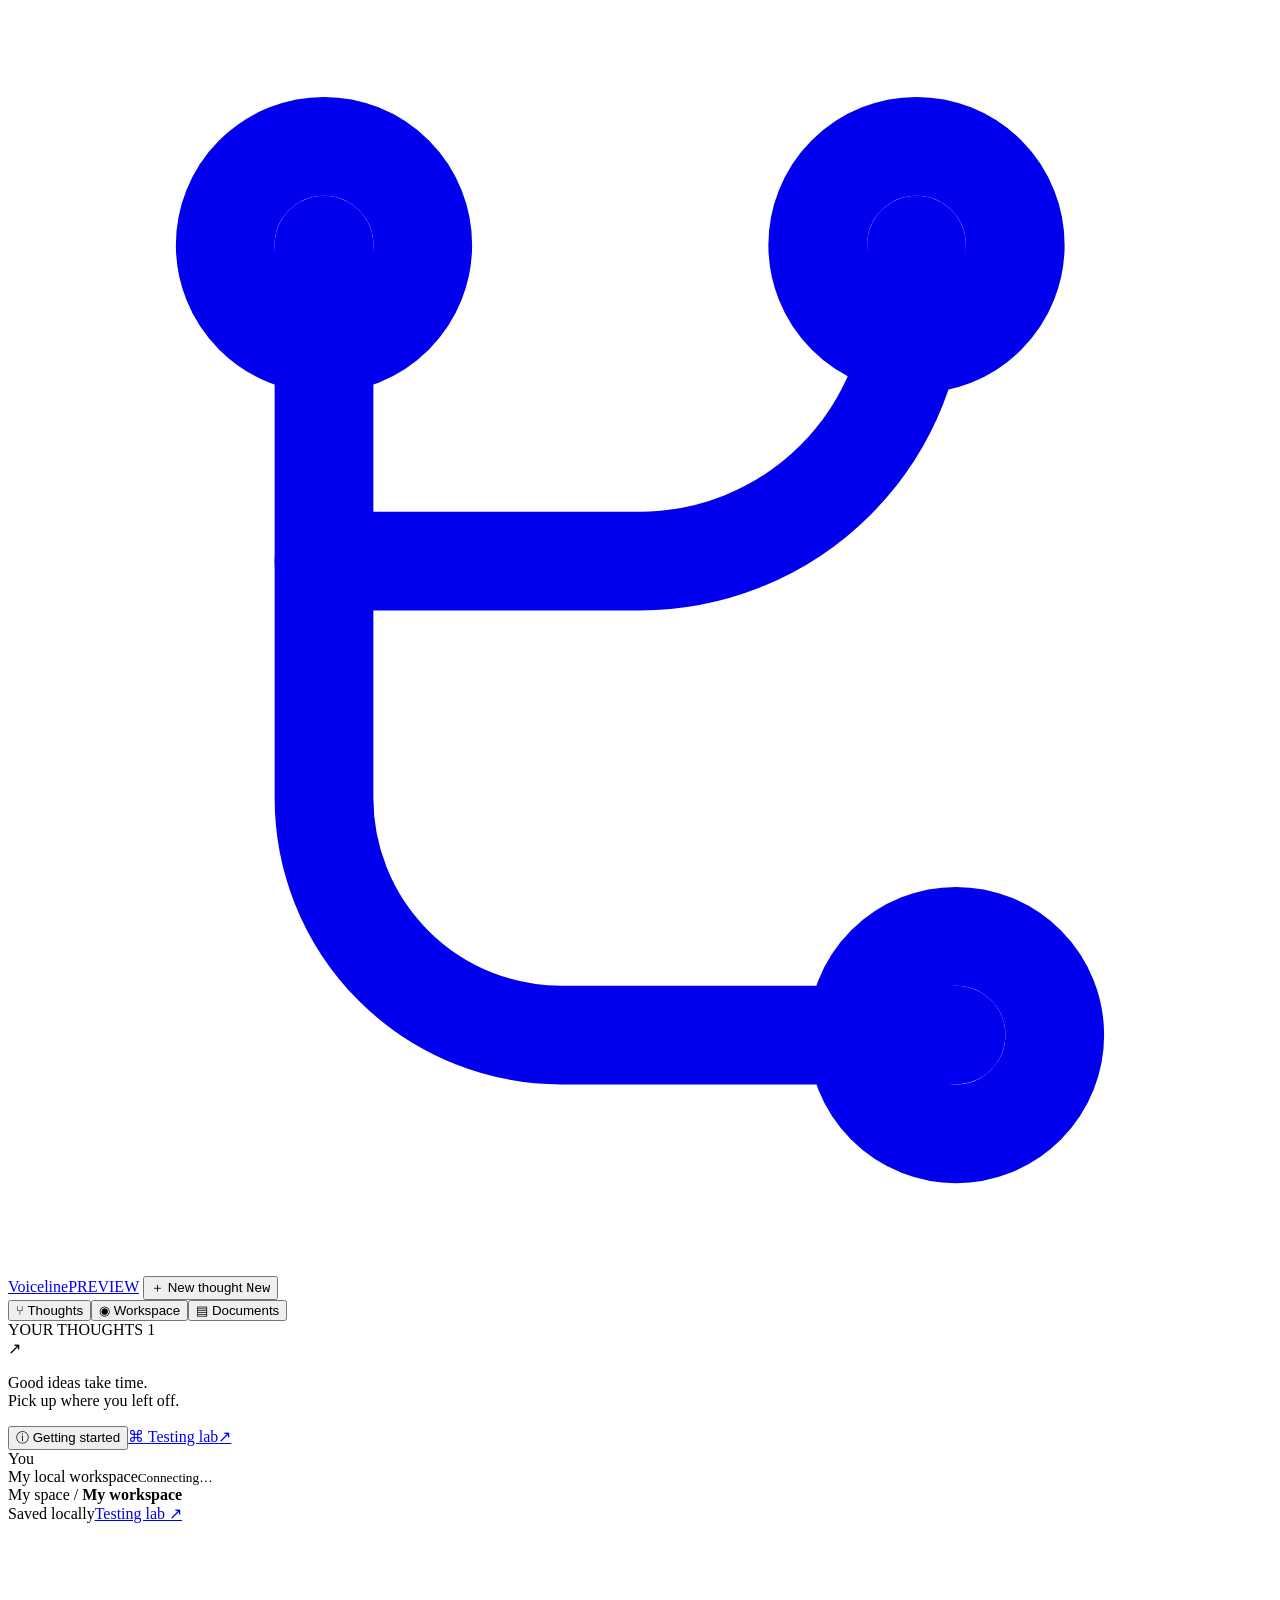
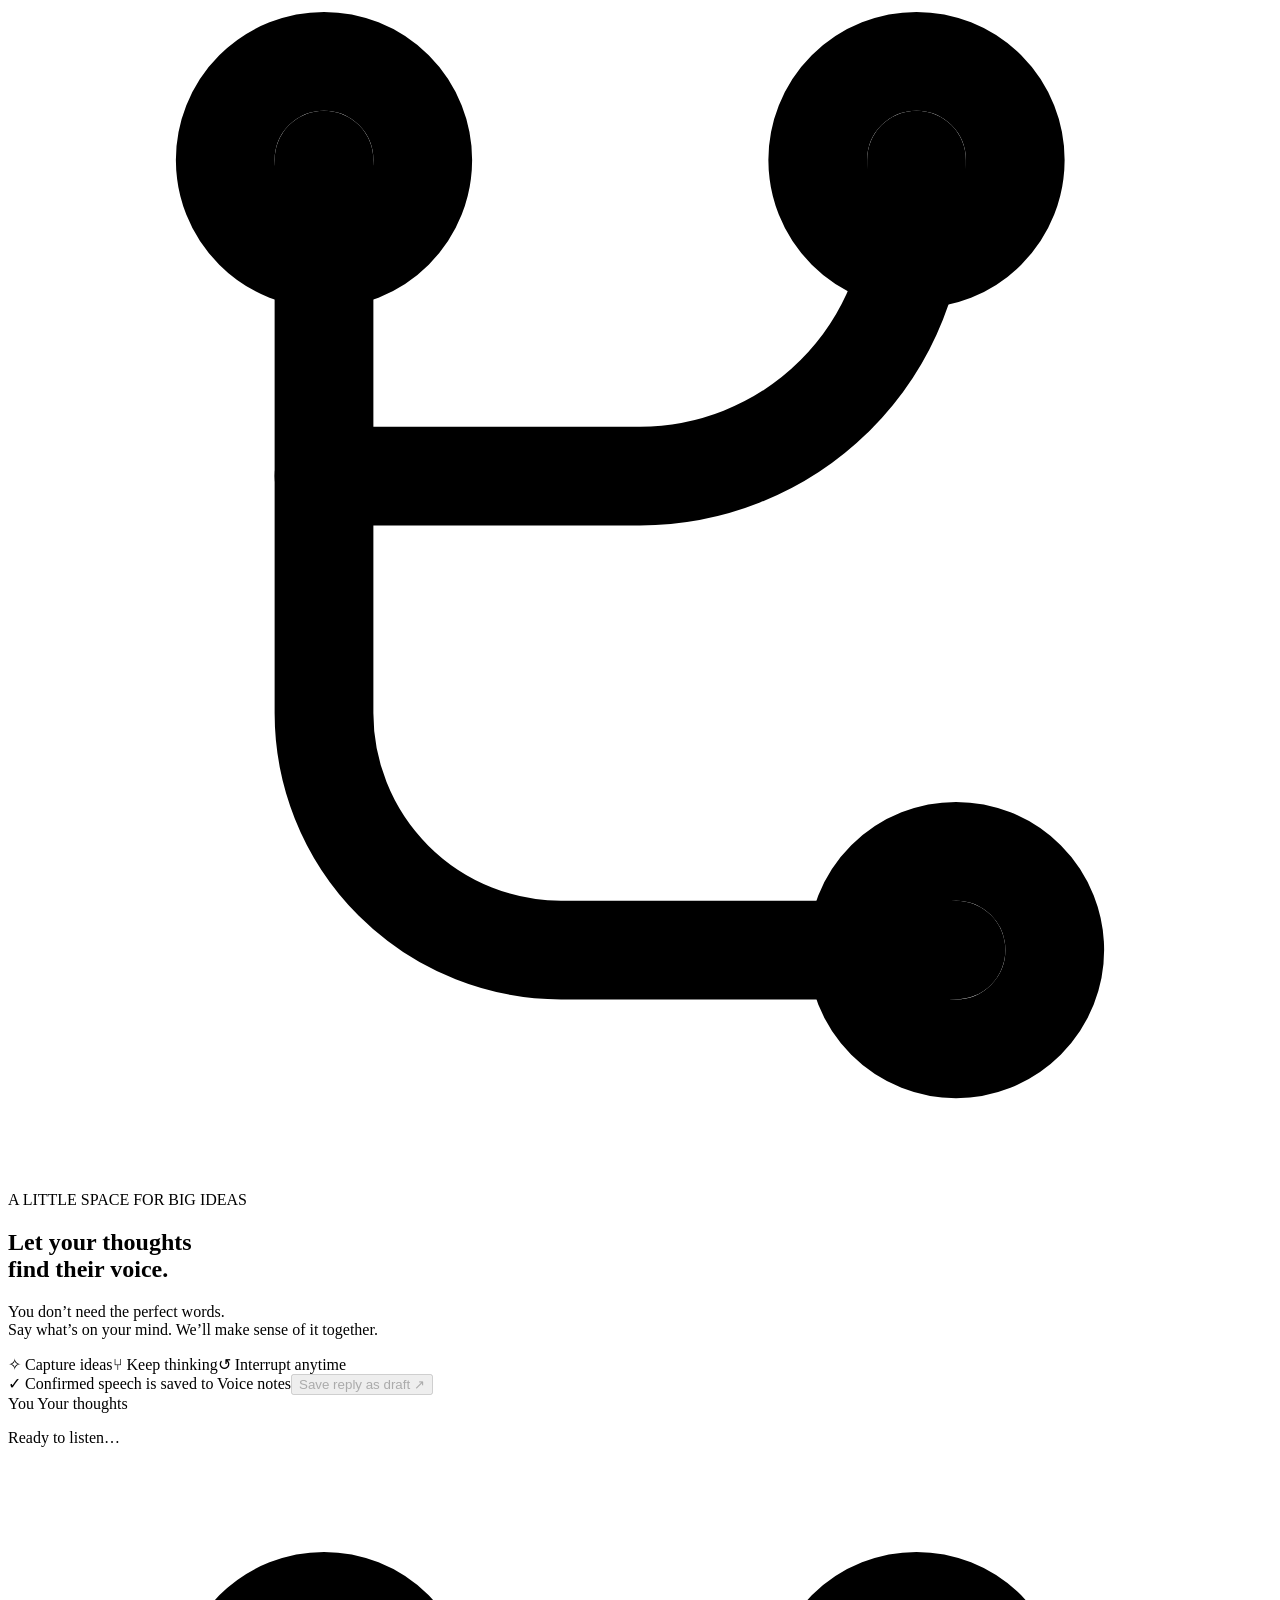
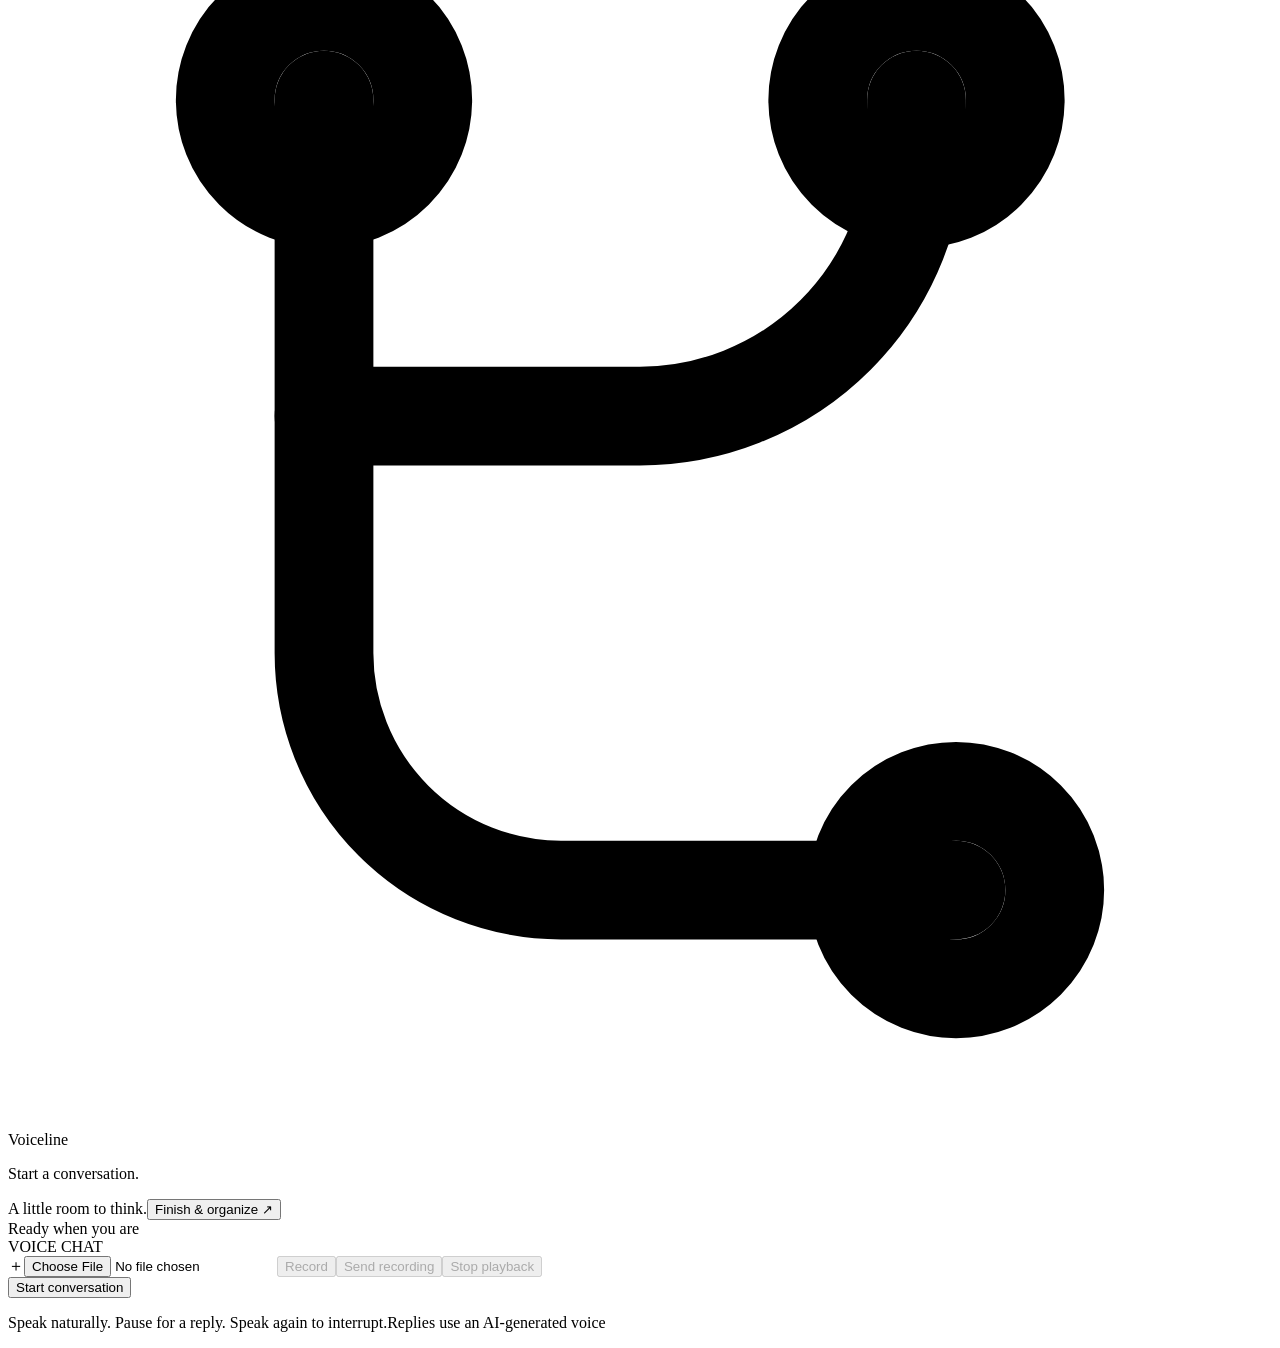
==== src/voice_context/web/product.html @ c309902c "Merge pull request #18 from GarrryLiu/refactor/product-ui-modules Isolate product UI modules behind " ====
<!doctype html>
<html lang="en"><head><meta charset="utf-8"><meta name="viewport" content="width=device-width,initial-scale=1"><meta name="voice-token" content="__LOCAL_TOKEN__"><title>Voiceline · Think out loud</title><link rel="icon" type="image/svg+xml" href="/brand.svg"><link rel="stylesheet" href="/product.css"><link rel="stylesheet" href="/documents.css"><script defer src="/strings.js"></script><script defer src="/app.js"></script><script defer src="/live.js"></script><link rel="stylesheet" href="/workspace.css"><script type="module" src="/product-entry.js"></script></head>
<body><div class="workspace">
<aside class="sidebar"><a class="brand" href="/product" aria-label="Voiceline home"><svg class="brand-symbol" viewBox="0 0 32 32" fill="none" stroke="currentColor" stroke-width="2.5" stroke-linecap="round" stroke-linejoin="round" aria-hidden="true"><path d="M8 6v14a6 6 0 0 0 6 6h10"/><path class="branch-accent" d="M8 14h8a7 7 0 0 0 7-7V6"/><circle cx="8" cy="6" r="2.5"/><circle class="branch-accent" cx="23" cy="6" r="2.5"/><circle cx="24" cy="26" r="2.5"/></svg>Voiceline<span class="beta">PREVIEW</span></a>
<button id="new-topic" class="new-topic"><span>＋</span> New thought <kbd>New</kbd></button>
<nav class="workspace-nav" aria-label="Workspace"><button id="nav-thoughts" class="selected">⑂ <span>Thoughts</span></button><button id="nav-workspace">◉ <span>Workspace</span></button><button id="nav-documents">▤ <span>Documents</span></button></nav><div class="section-label">YOUR THOUGHTS <span id="topic-count">1</span></div><nav id="topics" aria-label="Thoughts"></nav>
<div class="sidebar-note"><span class="note-icon">↗</span><p>Good ideas take time.<br><span>Pick up where you left off.</span></p></div>
<div class="sidebar-bottom"><button id="help" class="quiet">ⓘ <span>Getting started</span></button><a href="/lab" class="quiet">⌘ <span>Testing lab</span><span class="external">↗</span></a><div class="profile"><span class="avatar">You</span><div>My local workspace<small id="connection">Connecting…</small></div><span class="local-dot"></span></div></div></aside>
<main class="main"><header class="topbar"><div class="breadcrumb">My space <span>/</span> <strong id="topic-title">My workspace</strong></div><span class="saved"><i></i> Saved locally</span><a class="mobile-lab" href="/lab">Testing lab ↗</a></header>
<div class="content voice-content"><section class="welcome" id="welcome"><div class="voice-art" aria-hidden="true"><div class="orbit orbit-one"></div><div class="orbit orbit-two"></div><div class="voice-core"><svg class="hero-symbol" viewBox="0 0 32 32" fill="none" stroke="currentColor" stroke-width="2.5" stroke-linecap="round" stroke-linejoin="round" aria-hidden="true"><path d="M8 6v14a6 6 0 0 0 6 6h10"/><path class="branch-accent" d="M8 14h8a7 7 0 0 0 7-7V6"/><circle cx="8" cy="6" r="2.5"/><circle class="branch-accent" cx="23" cy="6" r="2.5"/><circle cx="24" cy="26" r="2.5"/></svg></div></div><div class="eyebrow">A LITTLE SPACE FOR BIG IDEAS</div><h1>Let your thoughts<br>find their voice.</h1><p>You don’t need the perfect words.<br>Say what’s on your mind. We’ll make sense of it together.</p><div class="capabilities"><span>✧ Capture ideas</span><span>⑂ Keep thinking</span><span>↺ Interrupt anytime</span></div></section>
<section class="conversation" id="conversation" aria-label="Current conversation"><div class="conversation-document"><span>✓ Confirmed speech is saved to Voice notes</span><button id="save-reply" disabled>Save reply as draft ↗</button></div><article class="message user-message"><div class="message-label"><span class="mini-avatar">You</span> Your thoughts</div><p id="transcript">Ready to listen…</p></article><article class="message assistant-message"><div class="message-label"><svg class="assistant-symbol" viewBox="0 0 32 32" fill="none" stroke="currentColor" stroke-width="2.5" stroke-linecap="round" stroke-linejoin="round" aria-hidden="true"><path d="M8 6v14a6 6 0 0 0 6 6h10"/><path class="branch-accent" d="M8 14h8a7 7 0 0 0 7-7V6"/><circle cx="8" cy="6" r="2.5"/><circle class="branch-accent" cx="23" cy="6" r="2.5"/><circle cx="24" cy="26" r="2.5"/></svg> Voiceline</div><p id="answer">Start a conversation.</p></article></section></div>
<section class="composer-area"><div id="session-strip"><span id="active-session-name">A little room to think.</span><button id="finish-session">Finish &amp; organize ↗</button></div><div class="live-indicator" id="live-indicator" hidden><span class="tiny-wave"><i></i><i></i><i></i><i></i><i></i></span><span id="live-caption">Listening</span><span class="session-time" id="session-time">00:00</span></div><div class="composer"><div class="composer-top"><span class="status-dot"></span><div id="status" role="status" aria-live="polite">Ready when you are</div><span class="voice-tag">VOICE CHAT</span></div><div class="composer-actions"><div class="secondary-actions"><label class="icon-button" title="Import audio" aria-label="Import audio">＋<input id="file" aria-label="Import audio" type="file" accept="audio/webm,audio/ogg,audio/mp4,audio/wav"></label><button id="record" disabled>Record</button><button id="stop" disabled>Send recording</button><button id="interrupt" disabled>Stop playback</button></div><button id="live" class="talk-button">Start conversation</button></div></div><p class="composer-hint">Speak naturally. Pause for a reply. Speak again to interrupt.<span>Replies use an AI-generated voice</span></p></section>
<section id="documents-workspace" class="documents-workspace" hidden aria-label="Document library">
<header class="documents-heading"><div><span class="doc-eyebrow">YOUR WORDS, KEPT AND CONNECTED</span><h1>Documents</h1><p>From a passing thought to something you can build on.</p></div><div class="document-create"><label class="doc-import">↥ Import<input id="import-document" type="file" accept=".txt,.md,text/plain,text/markdown" aria-label="Import text document"></label><button id="new-document" class="doc-primary">＋ New document</button></div></header>
<div class="document-toolbar"><label class="document-search"><span>⌕</span><input id="document-search" type="search" placeholder="Search your words, titles, or collections…" aria-label="Search documents" maxlength="100"></label><select id="document-thought-filter" aria-label="Filter by thought"><option value="">All thoughts</option></select><select id="document-status-filter" aria-label="Document status"><option value="active">Active</option><option value="archived">Archived</option><option value="trash">Trash</option></select></div>
<div class="document-tabs" role="group" aria-label="Document type"><button data-kind="" class="selected">All documents</button><button data-kind="voice">Voice notes</button><button data-kind="draft">Drafts</button><button data-kind="reference">References</button><span class="document-total" id="document-total"></span></div>
<p id="document-notice" class="document-notice" role="status" aria-live="polite"></p>
<div class="document-panels"><section class="document-list-panel" aria-label="Documents"><div id="document-list"></div><button id="load-more-documents" hidden>Load more</button><div id="document-empty" class="document-empty" hidden><span>▤</span><h2>A home for what you say.</h2><p>Confirmed speech appears here as a voice note.<br>Save a reply as a draft, or import a text file.</p><small>Imports support UTF-8 .txt and .md · up to 128 KB</small></div></section>
<section class="document-editor-panel" aria-label="Document editor"><div id="editor-placeholder" class="editor-placeholder"><span>↖</span><h2>Make room for the next version.</h2><p>Choose a document to read, edit, or revisit its source.</p></div>
<form id="document-editor" hidden><div class="editor-topline"><span id="document-kind-label"></span><span id="document-save-state" aria-live="polite">Saved</span></div><label class="sr-only" for="document-title">Document title</label><input id="document-title" class="document-title" maxlength="80" placeholder="Untitled document" required><div class="document-properties"><label>Thought<select id="document-branch"></select></label><label>Collection<input id="document-collection" maxlength="20" placeholder="Add a collection"></label></div><label class="sr-only" for="document-content">Document content</label><textarea id="document-content" placeholder="Start writing, or bring in your voice…" spellcheck="true"></textarea>
<div class="editor-actions"><button type="submit" id="save-document" class="doc-primary">Save changes</button><button type="button" id="export-document">Export .md</button><button type="button" id="document-history">Versions</button><button type="button" id="reload-document">Reload</button><button type="button" id="archive-document">Archive</button><button type="button" id="trash-document">Move to trash</button></div>
<details id="document-source" class="document-source"><summary>Original source <span>Read-only</span></summary><p id="document-source-meta"></p><pre id="document-source-text"></pre></details><p class="editor-footnote">Edits create a new version. Original sources stay intact; archiving or trashing a document does not delete its conversation.</p></form></section></div></section>
<section id="graph-workspace" hidden aria-label="Session workspace">
<div class="graph-heading"><div><div class="graph-eyebrow" id="graph-eyebrow">CONNECTED THINKING</div><h1 id="graph-title">Your thinking, connected.</h1><p id="graph-subtitle">Every conversation is a starting point. See where it takes you.</p></div><div class="graph-heading-actions"><button id="graph-demo">Explore example</button><button id="graph-new-session" class="graph-solid">＋ New session</button></div></div>
<div class="graph-layout"><aside class="category-rail"><div class="rail-label">LIBRARY <button id="graph-add-category" aria-label="Add category">＋</button></div><div id="graph-categories"></div><div class="rail-label session-rail-label">SESSIONS <span id="graph-session-count"></span></div><div id="graph-session-list"></div><div class="rail-footer">Your voice becomes<br>something you can return to.</div></aside>
<div class="graph-center"><div class="graph-toolbar"><button id="graph-back" hidden>← All sessions</button><label class="graph-search">⌕ <input id="graph-search" type="search" placeholder="Find a session…" aria-label="Search graph"></label><div class="graph-view-toggle"><button id="graph-map-toggle" class="selected">◉ Map</button><button id="graph-list-toggle">☷ List</button></div></div>
<div class="graph-canvas" id="graph-canvas" aria-label="Thinking map"><div id="graph-scene"><svg id="graph-edges" width="2000" height="1400" aria-hidden="true"></svg><div id="graph-nodes"></div><div id="graph-clusters"></div></div><div id="graph-empty" hidden><span>✧</span><h2>A thought starts with your voice.</h2><p>Start a session, or explore an example workspace.</p><button id="graph-empty-new" class="graph-solid">Start a session ↗</button></div><div class="canvas-caption"><span class="canvas-status-dot"></span><span id="graph-scope-label">Sessions connected by you</span></div><div class="graph-zoom"><button id="graph-zoom-out" aria-label="Zoom out">−</button><span id="graph-zoom-label">100%</span><button id="graph-zoom-in" aria-label="Zoom in">＋</button><button id="graph-fit" aria-label="Reset map">⌖</button></div></div><div id="graph-list" hidden></div>
<div class="graph-bottom"><span id="graph-counts">0 sessions</span><span>Drag nodes to arrange · Drag canvas to pan · Scroll to zoom</span></div><div id="graph-session-actions" hidden><button id="graph-add-node">＋ Add thought</button><button id="graph-continue" class="graph-solid">Continue with voice ↗</button></div></div>
<aside class="graph-inspector"><div id="graph-inspector-empty"><span class="inspector-mark">⑂</span><h2>Follow a thread.</h2><p>Select a session to explore its ideas, decisions, and open questions.</p><div class="inspector-tip"><strong>A space for unfinished thinking.</strong><p>Sessions hold the conversation.<br>Nodes give your ideas room to grow.</p></div></div><form id="graph-editor" hidden><div class="inspector-top"><span id="graph-selection-kind">SESSION</span><button type="button" id="graph-close-selection" aria-label="Close selection">×</button></div><label>Title<input id="graph-edit-title" required maxlength="120"></label><label id="graph-category-label">Category<select id="graph-edit-category"></select></label><label id="graph-kind-label">Node type<select id="graph-edit-kind"><option value="idea">Idea</option><option value="question">Question</option><option value="decision">Decision</option><option value="document">Document</option></select></label><label id="graph-content-label">Content<textarea id="graph-edit-content" rows="10" placeholder="Give this thought a little more room…"></textarea></label><button type="submit" class="graph-solid">Save changes</button><button type="button" id="graph-open-session">Open session map ↗</button><button type="button" id="graph-source" hidden>Open original document ↗</button><div class="inspector-connections"><label>Connect to<select id="graph-connect-target"></select></label><button type="button" id="graph-connect">Add connection</button><div id="graph-connections"></div></div><p id="graph-provenance"></p></form></aside></div><p id="graph-notice" role="status" aria-live="polite"></p>
</section>
<dialog id="graph-name-dialog"><form id="graph-name-form"><span class="dialog-eyebrow" id="graph-name-eyebrow">A NEW SESSION</span><h2 id="graph-name-heading">What’s on your mind?</h2><label for="graph-name">Name</label><input id="graph-name" required maxlength="120" autocomplete="off" placeholder="e.g. A better way to think"><div class="dialog-actions"><button type="button" id="graph-name-cancel">Cancel</button><button class="solid" type="submit">Create</button></div></form></dialog>
<div hidden><select id="branch" aria-label="Current branch"></select><button id="fork">Create branch</button><strong id="stt">—</strong><strong id="first">—</strong><strong id="total">—</strong></div>
</main></div>
<dialog id="topic-dialog"><form id="topic-form"><span class="dialog-eyebrow">A NEW THOUGHT</span><h2>Give this thought a name.</h2><p>Branch off from your current thought, keeping its context.</p><label for="topic-name">Thought name</label><input id="topic-name" maxlength="40" placeholder="e.g. My next product idea" required autocomplete="off"><p id="topic-error" role="alert"></p><div class="dialog-actions"><button type="button" id="cancel-topic">Cancel</button><button type="submit" id="create-topic" class="solid">Create thought</button></div></form></dialog>
<dialog id="help-dialog"><span class="dialog-eyebrow">MAKE ROOM FOR YOUR THOUGHTS</span><h2>A little conversation. A lasting thought.</h2><ol><li><strong>Say it out loud</strong><p>Start a conversation and allow microphone access. Headphones work best.</p></li><li><strong>Follow your train of thought</strong><p>Pause to get a reply. Speak again to interrupt. Each live session lasts up to two minutes.</p></li><li><strong>Take a different direction</strong><p>End the live session to create or switch thoughts. Confirmed input and played replies are saved.</p></li></ol><p class="help-note">This local preview uses real models. Your workspace stays local; model calls require an internet connection.</p><button id="close-help" class="solid">Got it</button></dialog>
<dialog id="document-versions-dialog"><h2>Earlier versions</h2><p>Preview a version before restoring it. Restoring creates a new version.</p><select id="document-version-select" aria-label="Document version"></select><pre id="document-version-preview"></pre><div class="dialog-actions"><button id="close-document-versions">Close</button><button id="restore-document-version" class="solid">Restore this version</button></div></dialog>
<dialog id="document-unsaved-dialog"><h2>Keep your changes?</h2><p>This document has unsaved edits.</p><div class="dialog-actions"><button id="cancel-document-leave">Keep editing</button><button id="discard-document-changes">Discard</button><button id="save-document-leave" class="solid">Save &amp; continue</button></div></dialog>
</body></html>
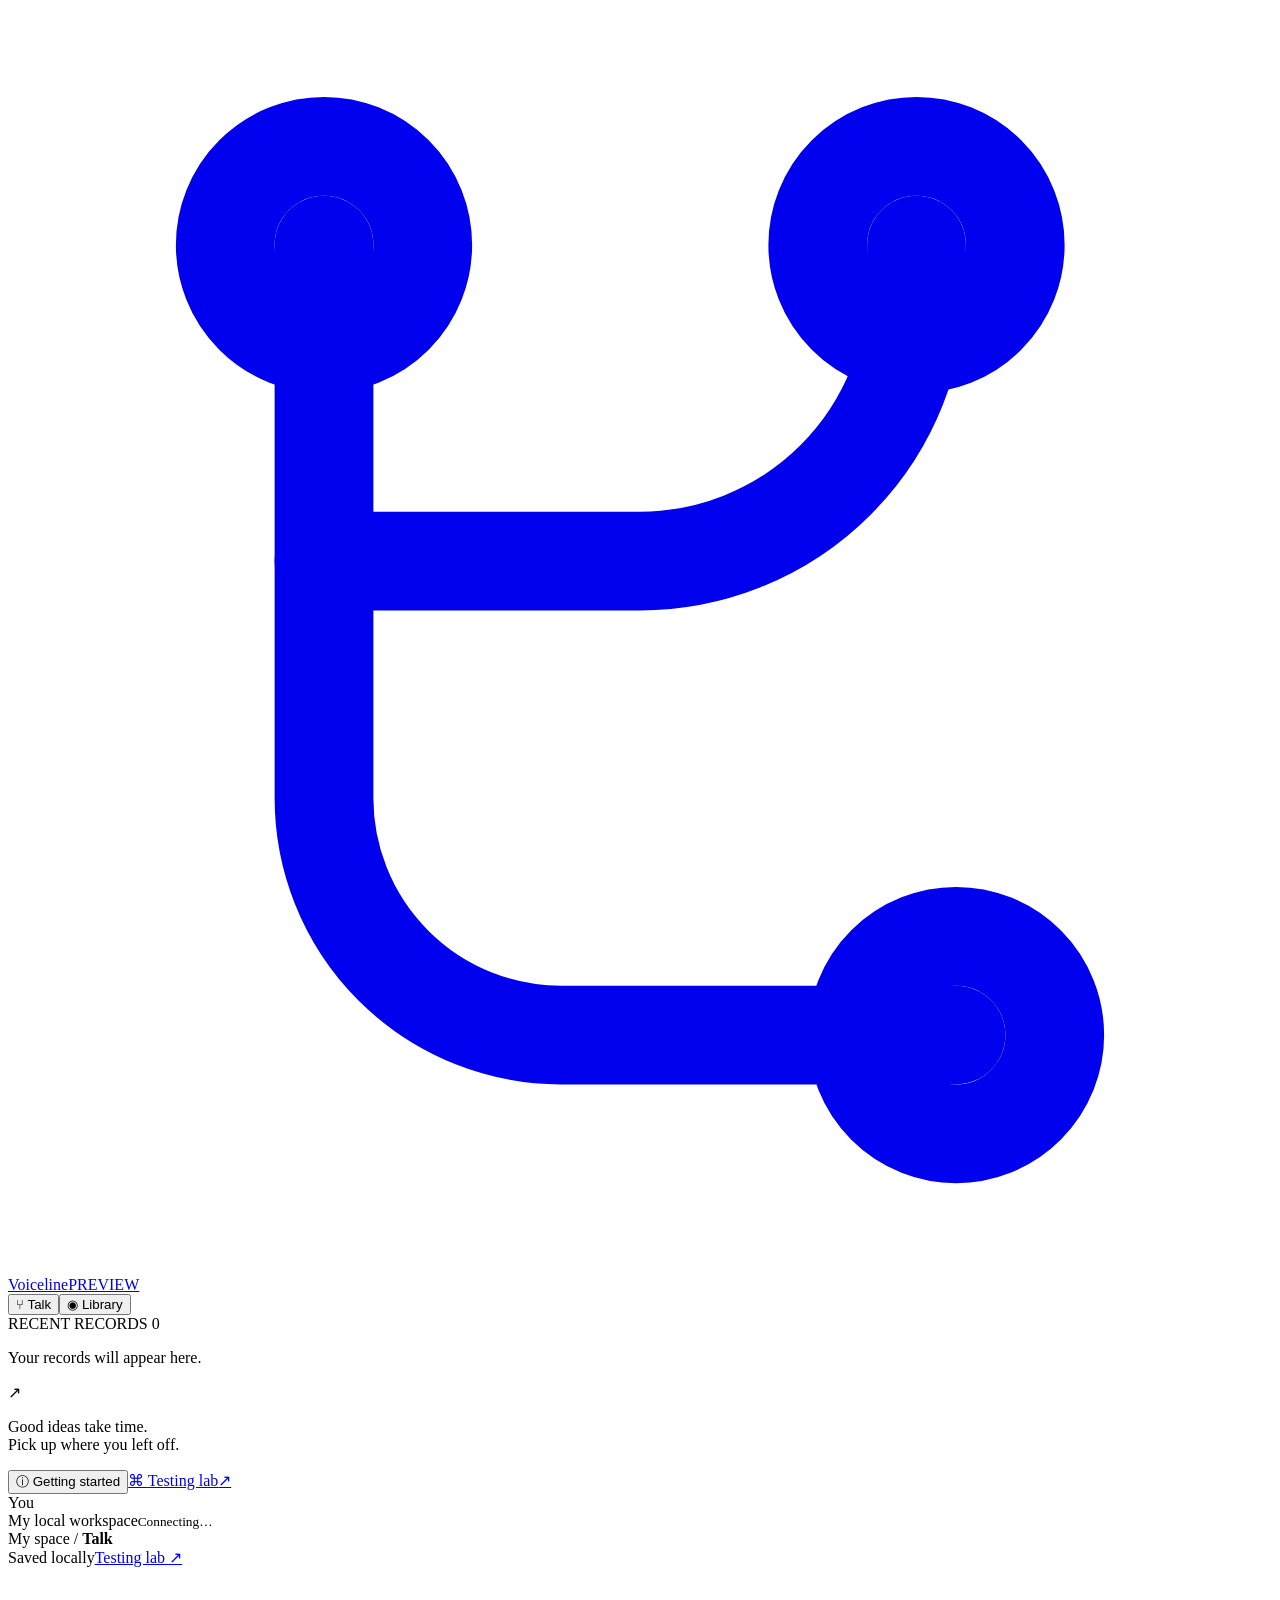
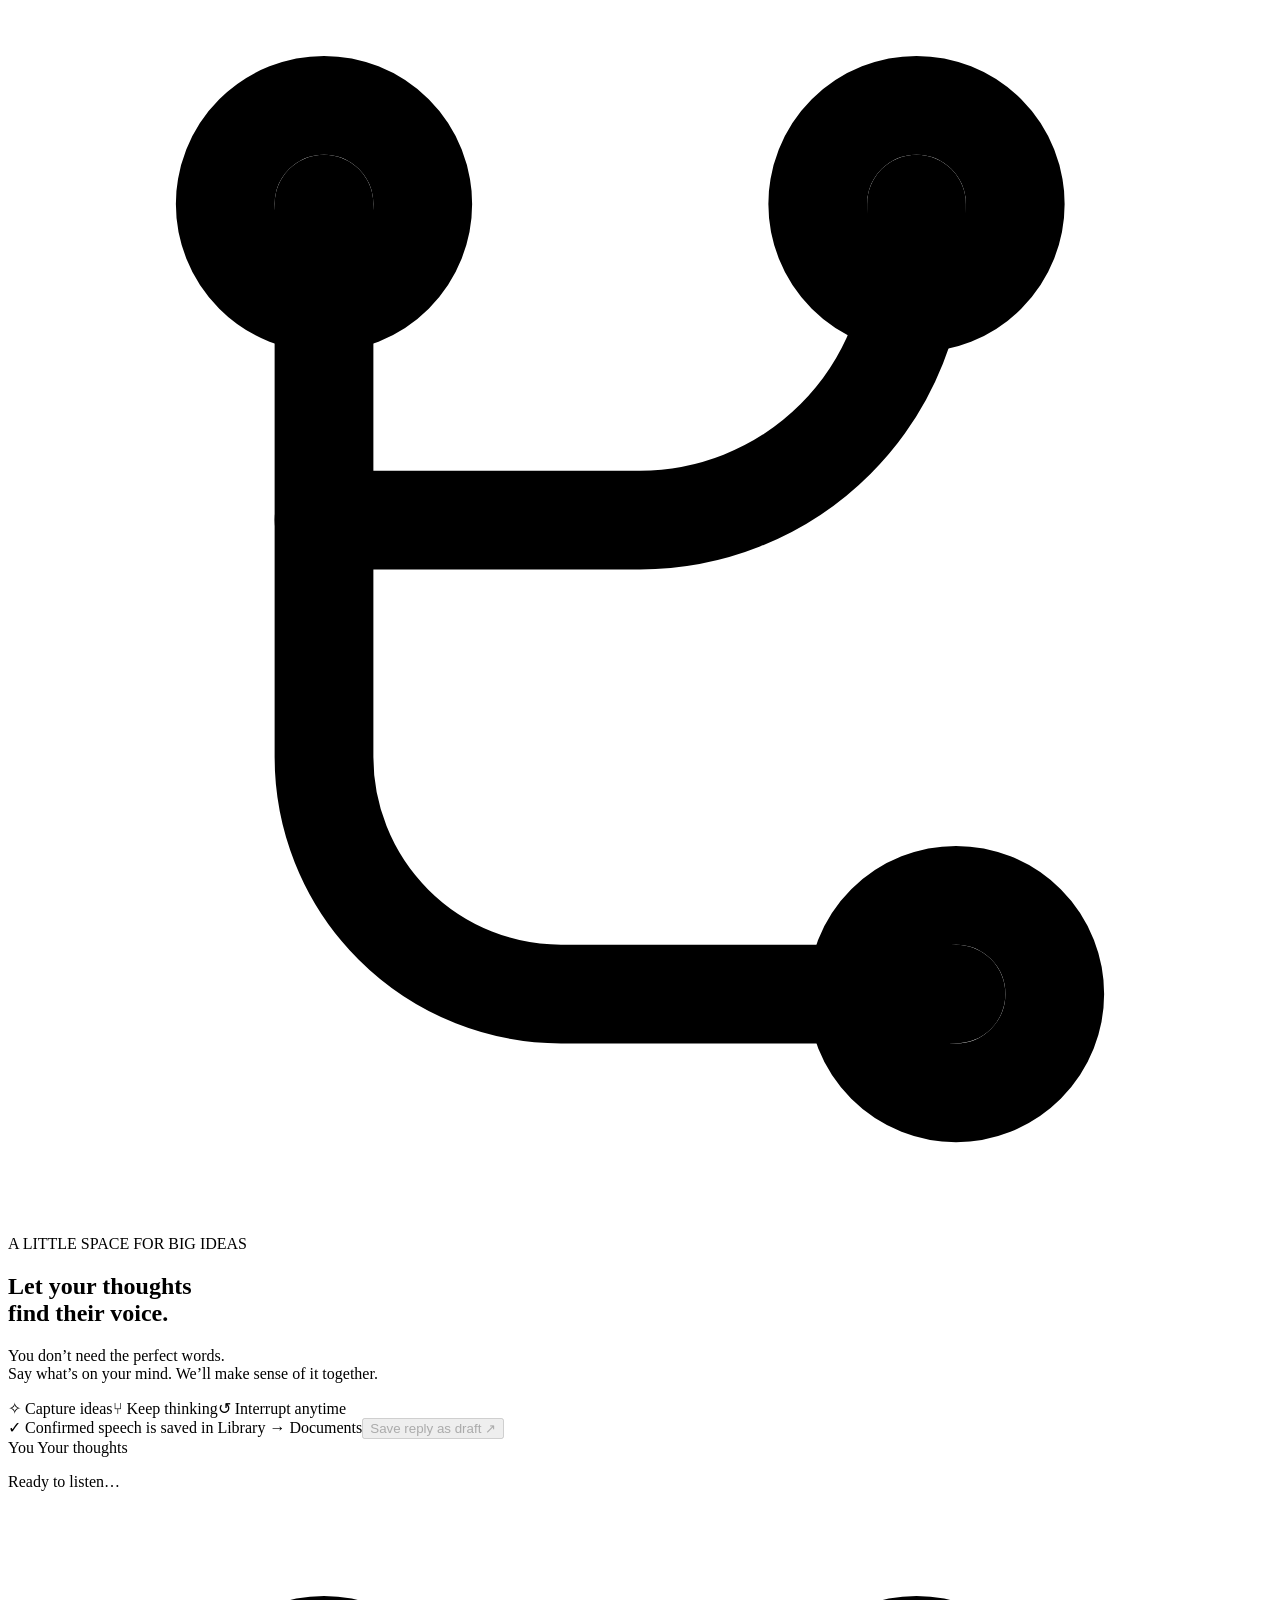
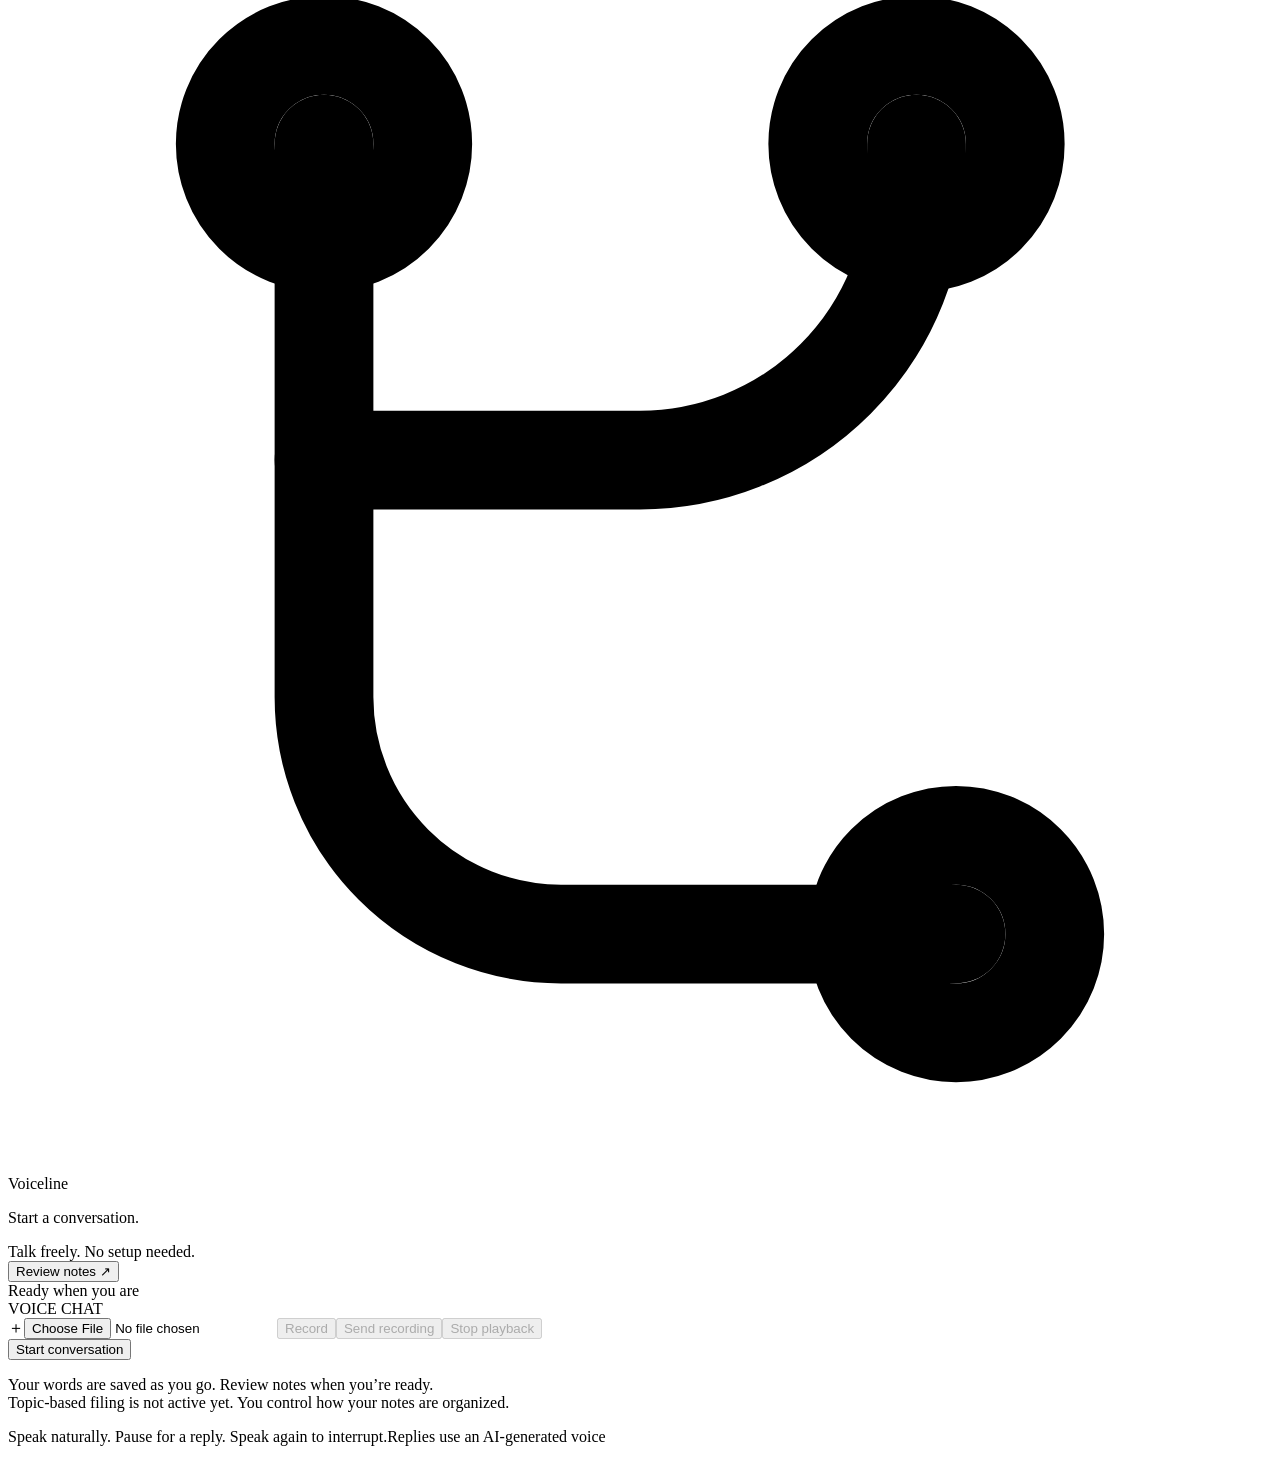
==== commit 3db41747: "Simplify product entry to Talk and Library with explicit note review" ====
--- a/src/voice_context/web/product.html
+++ b/src/voice_context/web/product.html
@@ -1,38 +1,36 @@
 <!doctype html>
-<html lang="en"><head><meta charset="utf-8"><meta name="viewport" content="width=device-width,initial-scale=1"><meta name="voice-token" content="__LOCAL_TOKEN__"><title>Voiceline · Think out loud</title><link rel="icon" type="image/svg+xml" href="/brand.svg"><link rel="stylesheet" href="/product.css"><link rel="stylesheet" href="/documents.css"><script defer src="/strings.js"></script><script defer src="/app.js"></script><script defer src="/live.js"></script><link rel="stylesheet" href="/workspace.css"><script type="module" src="/product-entry.js"></script></head>
+<html lang="en"><head><meta charset="utf-8"><meta name="viewport" content="width=device-width,initial-scale=1"><meta name="voice-mode" content="__VOICE_MODE__"><meta name="voice-token" content="__LOCAL_TOKEN__"><title>Voiceline · Think out loud</title><link rel="icon" type="image/svg+xml" href="/brand.svg"><link rel="stylesheet" href="/product.css"><link rel="stylesheet" href="/documents.css"><script defer src="/strings.js"></script><script defer src="/app.js"></script><script defer src="/live.js"></script><link rel="stylesheet" href="/workspace.css"><script type="module" src="/product-entry.js"></script></head>
 <body><div class="workspace">
 <aside class="sidebar"><a class="brand" href="/product" aria-label="Voiceline home"><svg class="brand-symbol" viewBox="0 0 32 32" fill="none" stroke="currentColor" stroke-width="2.5" stroke-linecap="round" stroke-linejoin="round" aria-hidden="true"><path d="M8 6v14a6 6 0 0 0 6 6h10"/><path class="branch-accent" d="M8 14h8a7 7 0 0 0 7-7V6"/><circle cx="8" cy="6" r="2.5"/><circle class="branch-accent" cx="23" cy="6" r="2.5"/><circle cx="24" cy="26" r="2.5"/></svg>Voiceline<span class="beta">PREVIEW</span></a>
-<button id="new-topic" class="new-topic"><span>＋</span> New thought <kbd>New</kbd></button>
-<nav class="workspace-nav" aria-label="Workspace"><button id="nav-thoughts" class="selected">⑂ <span>Thoughts</span></button><button id="nav-workspace">◉ <span>Workspace</span></button><button id="nav-documents">▤ <span>Documents</span></button></nav><div class="section-label">YOUR THOUGHTS <span id="topic-count">1</span></div><nav id="topics" aria-label="Thoughts"></nav>
+<nav class="workspace-nav" aria-label="Main navigation"><button id="nav-thoughts" class="selected">⑂ <span>Talk</span></button><button id="nav-workspace">◉ <span>Library</span></button></nav><div class="section-label">RECENT RECORDS <span id="topic-count">0</span></div><nav id="topics" aria-label="Recent records"><p class="recent-empty">Your records will appear here.</p></nav>
 <div class="sidebar-note"><span class="note-icon">↗</span><p>Good ideas take time.<br><span>Pick up where you left off.</span></p></div>
 <div class="sidebar-bottom"><button id="help" class="quiet">ⓘ <span>Getting started</span></button><a href="/lab" class="quiet">⌘ <span>Testing lab</span><span class="external">↗</span></a><div class="profile"><span class="avatar">You</span><div>My local workspace<small id="connection">Connecting…</small></div><span class="local-dot"></span></div></div></aside>
-<main class="main"><header class="topbar"><div class="breadcrumb">My space <span>/</span> <strong id="topic-title">My workspace</strong></div><span class="saved"><i></i> Saved locally</span><a class="mobile-lab" href="/lab">Testing lab ↗</a></header>
-<div class="content voice-content"><section class="welcome" id="welcome"><div class="voice-art" aria-hidden="true"><div class="orbit orbit-one"></div><div class="orbit orbit-two"></div><div class="voice-core"><svg class="hero-symbol" viewBox="0 0 32 32" fill="none" stroke="currentColor" stroke-width="2.5" stroke-linecap="round" stroke-linejoin="round" aria-hidden="true"><path d="M8 6v14a6 6 0 0 0 6 6h10"/><path class="branch-accent" d="M8 14h8a7 7 0 0 0 7-7V6"/><circle cx="8" cy="6" r="2.5"/><circle class="branch-accent" cx="23" cy="6" r="2.5"/><circle cx="24" cy="26" r="2.5"/></svg></div></div><div class="eyebrow">A LITTLE SPACE FOR BIG IDEAS</div><h1>Let your thoughts<br>find their voice.</h1><p>You don’t need the perfect words.<br>Say what’s on your mind. We’ll make sense of it together.</p><div class="capabilities"><span>✧ Capture ideas</span><span>⑂ Keep thinking</span><span>↺ Interrupt anytime</span></div></section>
-<section class="conversation" id="conversation" aria-label="Current conversation"><div class="conversation-document"><span>✓ Confirmed speech is saved to Voice notes</span><button id="save-reply" disabled>Save reply as draft ↗</button></div><article class="message user-message"><div class="message-label"><span class="mini-avatar">You</span> Your thoughts</div><p id="transcript">Ready to listen…</p></article><article class="message assistant-message"><div class="message-label"><svg class="assistant-symbol" viewBox="0 0 32 32" fill="none" stroke="currentColor" stroke-width="2.5" stroke-linecap="round" stroke-linejoin="round" aria-hidden="true"><path d="M8 6v14a6 6 0 0 0 6 6h10"/><path class="branch-accent" d="M8 14h8a7 7 0 0 0 7-7V6"/><circle cx="8" cy="6" r="2.5"/><circle class="branch-accent" cx="23" cy="6" r="2.5"/><circle cx="24" cy="26" r="2.5"/></svg> Voiceline</div><p id="answer">Start a conversation.</p></article></section></div>
-<section class="composer-area"><div id="session-strip"><span id="active-session-name">A little room to think.</span><button id="finish-session">Finish &amp; organize ↗</button></div><div class="live-indicator" id="live-indicator" hidden><span class="tiny-wave"><i></i><i></i><i></i><i></i><i></i></span><span id="live-caption">Listening</span><span class="session-time" id="session-time">00:00</span></div><div class="composer"><div class="composer-top"><span class="status-dot"></span><div id="status" role="status" aria-live="polite">Ready when you are</div><span class="voice-tag">VOICE CHAT</span></div><div class="composer-actions"><div class="secondary-actions"><label class="icon-button" title="Import audio" aria-label="Import audio">＋<input id="file" aria-label="Import audio" type="file" accept="audio/webm,audio/ogg,audio/mp4,audio/wav"></label><button id="record" disabled>Record</button><button id="stop" disabled>Send recording</button><button id="interrupt" disabled>Stop playback</button></div><button id="live" class="talk-button">Start conversation</button></div></div><p class="composer-hint">Speak naturally. Pause for a reply. Speak again to interrupt.<span>Replies use an AI-generated voice</span></p></section>
+<main class="main"><header class="topbar"><div class="breadcrumb">My space <span>/</span> <strong id="topic-title">Talk</strong></div><span class="saved"><i></i> Saved locally</span><a class="mobile-lab" href="/lab">Testing lab ↗</a></header>
+<nav id="library-sections" class="library-sections" aria-label="Library views" hidden><button id="library-records">◉ Records</button><button id="nav-documents">▤ Documents</button><span>Browse your notes, sources, and connections.</span></nav><div class="content voice-content"><section class="welcome" id="welcome"><div class="voice-art" aria-hidden="true"><div class="orbit orbit-one"></div><div class="orbit orbit-two"></div><div class="voice-core"><svg class="hero-symbol" viewBox="0 0 32 32" fill="none" stroke="currentColor" stroke-width="2.5" stroke-linecap="round" stroke-linejoin="round" aria-hidden="true"><path d="M8 6v14a6 6 0 0 0 6 6h10"/><path class="branch-accent" d="M8 14h8a7 7 0 0 0 7-7V6"/><circle cx="8" cy="6" r="2.5"/><circle class="branch-accent" cx="23" cy="6" r="2.5"/><circle cx="24" cy="26" r="2.5"/></svg></div></div><div class="eyebrow">A LITTLE SPACE FOR BIG IDEAS</div><h1>Let your thoughts<br>find their voice.</h1><p>You don’t need the perfect words.<br>Say what’s on your mind. We’ll make sense of it together.</p><div class="capabilities"><span>✧ Capture ideas</span><span>⑂ Keep thinking</span><span>↺ Interrupt anytime</span></div></section>
+<section class="conversation" id="conversation" aria-label="Current conversation"><div class="conversation-document"><span>✓ Confirmed speech is saved in Library → Documents</span><button id="save-reply" disabled>Save reply as draft ↗</button></div><article class="message user-message"><div class="message-label"><span class="mini-avatar">You</span> Your thoughts</div><p id="transcript">Ready to listen…</p></article><article class="message assistant-message"><div class="message-label"><svg class="assistant-symbol" viewBox="0 0 32 32" fill="none" stroke="currentColor" stroke-width="2.5" stroke-linecap="round" stroke-linejoin="round" aria-hidden="true"><path d="M8 6v14a6 6 0 0 0 6 6h10"/><path class="branch-accent" d="M8 14h8a7 7 0 0 0 7-7V6"/><circle cx="8" cy="6" r="2.5"/><circle class="branch-accent" cx="23" cy="6" r="2.5"/><circle cx="24" cy="26" r="2.5"/></svg> Voiceline</div><p id="answer">Start a conversation.</p></article></section></div>
+<section class="composer-area"><div id="session-strip"><span id="active-session-name">Talk freely. No setup needed.</span><div class="talk-review-actions"><button id="clear-talk-focus" hidden>Clear focus</button><button id="finish-session">Review notes ↗</button></div></div><div class="live-indicator" id="live-indicator" hidden><span class="tiny-wave"><i></i><i></i><i></i><i></i><i></i></span><span id="live-caption">Listening</span><span class="session-time" id="session-time">00:00</span></div><div class="composer"><div class="composer-top"><span class="status-dot"></span><div id="status" role="status" aria-live="polite">Ready when you are</div><span class="voice-tag">VOICE CHAT</span></div><div class="composer-actions"><div class="secondary-actions"><label class="icon-button" title="Import audio" aria-label="Import audio">＋<input id="file" aria-label="Import audio" type="file" accept="audio/webm,audio/ogg,audio/mp4,audio/wav"></label><button id="record" disabled>Record</button><button id="stop" disabled>Send recording</button><button id="interrupt" disabled>Stop playback</button></div><button id="live" class="talk-button">Start conversation</button></div></div><p class="talk-save-hint">Your words are saved as you go. Review notes when you’re ready.<br><span>Topic-based filing is not active yet. You control how your notes are organized.</span></p><p class="composer-hint">Speak naturally. Pause for a reply. Speak again to interrupt.<span>Replies use an AI-generated voice</span></p></section>
 <section id="documents-workspace" class="documents-workspace" hidden aria-label="Document library">
 <header class="documents-heading"><div><span class="doc-eyebrow">YOUR WORDS, KEPT AND CONNECTED</span><h1>Documents</h1><p>From a passing thought to something you can build on.</p></div><div class="document-create"><label class="doc-import">↥ Import<input id="import-document" type="file" accept=".txt,.md,text/plain,text/markdown" aria-label="Import text document"></label><button id="new-document" class="doc-primary">＋ New document</button></div></header>
-<div class="document-toolbar"><label class="document-search"><span>⌕</span><input id="document-search" type="search" placeholder="Search your words, titles, or collections…" aria-label="Search documents" maxlength="100"></label><select id="document-thought-filter" aria-label="Filter by thought"><option value="">All thoughts</option></select><select id="document-status-filter" aria-label="Document status"><option value="active">Active</option><option value="archived">Archived</option><option value="trash">Trash</option></select></div>
+<div class="document-toolbar"><label class="document-search"><span>⌕</span><input id="document-search" type="search" placeholder="Search your words, titles, or collections…" aria-label="Search documents" maxlength="100"></label><select id="document-thought-filter" aria-label="Filter by conversation"><option value="">All conversations</option></select><select id="document-status-filter" aria-label="Document status"><option value="active">Active</option><option value="archived">Archived</option><option value="trash">Trash</option></select></div>
 <div class="document-tabs" role="group" aria-label="Document type"><button data-kind="" class="selected">All documents</button><button data-kind="voice">Voice notes</button><button data-kind="draft">Drafts</button><button data-kind="reference">References</button><span class="document-total" id="document-total"></span></div>
 <p id="document-notice" class="document-notice" role="status" aria-live="polite"></p>
 <div class="document-panels"><section class="document-list-panel" aria-label="Documents"><div id="document-list"></div><button id="load-more-documents" hidden>Load more</button><div id="document-empty" class="document-empty" hidden><span>▤</span><h2>A home for what you say.</h2><p>Confirmed speech appears here as a voice note.<br>Save a reply as a draft, or import a text file.</p><small>Imports support UTF-8 .txt and .md · up to 128 KB</small></div></section>
 <section class="document-editor-panel" aria-label="Document editor"><div id="editor-placeholder" class="editor-placeholder"><span>↖</span><h2>Make room for the next version.</h2><p>Choose a document to read, edit, or revisit its source.</p></div>
-<form id="document-editor" hidden><div class="editor-topline"><span id="document-kind-label"></span><span id="document-save-state" aria-live="polite">Saved</span></div><label class="sr-only" for="document-title">Document title</label><input id="document-title" class="document-title" maxlength="80" placeholder="Untitled document" required><div class="document-properties"><label>Thought<select id="document-branch"></select></label><label>Collection<input id="document-collection" maxlength="20" placeholder="Add a collection"></label></div><label class="sr-only" for="document-content">Document content</label><textarea id="document-content" placeholder="Start writing, or bring in your voice…" spellcheck="true"></textarea>
+<form id="document-editor" hidden><div class="editor-topline"><span id="document-kind-label"></span><span id="document-save-state" aria-live="polite">Saved</span></div><label class="sr-only" for="document-title">Document title</label><input id="document-title" class="document-title" maxlength="80" placeholder="Untitled document" required><div class="document-properties"><label>Conversation<select id="document-branch"></select></label><label>Collection<input id="document-collection" maxlength="20" placeholder="Add a collection"></label></div><label class="sr-only" for="document-content">Document content</label><textarea id="document-content" placeholder="Start writing, or bring in your voice…" spellcheck="true"></textarea>
 <div class="editor-actions"><button type="submit" id="save-document" class="doc-primary">Save changes</button><button type="button" id="export-document">Export .md</button><button type="button" id="document-history">Versions</button><button type="button" id="reload-document">Reload</button><button type="button" id="archive-document">Archive</button><button type="button" id="trash-document">Move to trash</button></div>
 <details id="document-source" class="document-source"><summary>Original source <span>Read-only</span></summary><p id="document-source-meta"></p><pre id="document-source-text"></pre></details><p class="editor-footnote">Edits create a new version. Original sources stay intact; archiving or trashing a document does not delete its conversation.</p></form></section></div></section>
-<section id="graph-workspace" hidden aria-label="Session workspace">
-<div class="graph-heading"><div><div class="graph-eyebrow" id="graph-eyebrow">CONNECTED THINKING</div><h1 id="graph-title">Your thinking, connected.</h1><p id="graph-subtitle">Every conversation is a starting point. See where it takes you.</p></div><div class="graph-heading-actions"><button id="graph-demo">Explore example</button><button id="graph-new-session" class="graph-solid">＋ New session</button></div></div>
-<div class="graph-layout"><aside class="category-rail"><div class="rail-label">LIBRARY <button id="graph-add-category" aria-label="Add category">＋</button></div><div id="graph-categories"></div><div class="rail-label session-rail-label">SESSIONS <span id="graph-session-count"></span></div><div id="graph-session-list"></div><div class="rail-footer">Your voice becomes<br>something you can return to.</div></aside>
-<div class="graph-center"><div class="graph-toolbar"><button id="graph-back" hidden>← All sessions</button><label class="graph-search">⌕ <input id="graph-search" type="search" placeholder="Find a session…" aria-label="Search graph"></label><div class="graph-view-toggle"><button id="graph-map-toggle" class="selected">◉ Map</button><button id="graph-list-toggle">☷ List</button></div></div>
-<div class="graph-canvas" id="graph-canvas" aria-label="Thinking map"><div id="graph-scene"><svg id="graph-edges" width="2000" height="1400" aria-hidden="true"></svg><div id="graph-nodes"></div><div id="graph-clusters"></div></div><div id="graph-empty" hidden><span>✧</span><h2>A thought starts with your voice.</h2><p>Start a session, or explore an example workspace.</p><button id="graph-empty-new" class="graph-solid">Start a session ↗</button></div><div class="canvas-caption"><span class="canvas-status-dot"></span><span id="graph-scope-label">Sessions connected by you</span></div><div class="graph-zoom"><button id="graph-zoom-out" aria-label="Zoom out">−</button><span id="graph-zoom-label">100%</span><button id="graph-zoom-in" aria-label="Zoom in">＋</button><button id="graph-fit" aria-label="Reset map">⌖</button></div></div><div id="graph-list" hidden></div>
-<div class="graph-bottom"><span id="graph-counts">0 sessions</span><span>Drag nodes to arrange · Drag canvas to pan · Scroll to zoom</span></div><div id="graph-session-actions" hidden><button id="graph-add-node">＋ Add thought</button><button id="graph-continue" class="graph-solid">Continue with voice ↗</button></div></div>
-<aside class="graph-inspector"><div id="graph-inspector-empty"><span class="inspector-mark">⑂</span><h2>Follow a thread.</h2><p>Select a session to explore its ideas, decisions, and open questions.</p><div class="inspector-tip"><strong>A space for unfinished thinking.</strong><p>Sessions hold the conversation.<br>Nodes give your ideas room to grow.</p></div></div><form id="graph-editor" hidden><div class="inspector-top"><span id="graph-selection-kind">SESSION</span><button type="button" id="graph-close-selection" aria-label="Close selection">×</button></div><label>Title<input id="graph-edit-title" required maxlength="120"></label><label id="graph-category-label">Category<select id="graph-edit-category"></select></label><label id="graph-kind-label">Node type<select id="graph-edit-kind"><option value="idea">Idea</option><option value="question">Question</option><option value="decision">Decision</option><option value="document">Document</option></select></label><label id="graph-content-label">Content<textarea id="graph-edit-content" rows="10" placeholder="Give this thought a little more room…"></textarea></label><button type="submit" class="graph-solid">Save changes</button><button type="button" id="graph-open-session">Open session map ↗</button><button type="button" id="graph-source" hidden>Open original document ↗</button><div class="inspector-connections"><label>Connect to<select id="graph-connect-target"></select></label><button type="button" id="graph-connect">Add connection</button><div id="graph-connections"></div></div><p id="graph-provenance"></p></form></aside></div><p id="graph-notice" role="status" aria-live="polite"></p>
+<section id="graph-workspace" hidden aria-label="Record library">
+<div class="graph-heading"><div><div class="graph-eyebrow" id="graph-eyebrow">CONNECTED THINKING</div><h1 id="graph-title">Your thinking, connected.</h1><p id="graph-subtitle">Every conversation is a starting point. See where it takes you.</p></div><div class="graph-heading-actions"><button id="graph-demo">Explore example</button><button id="graph-new-session" class="graph-solid">＋ New record</button></div></div>
+<div class="graph-layout"><aside class="category-rail"><div class="rail-label">LIBRARY <button id="graph-add-category" aria-label="Add category">＋</button></div><div id="graph-categories"></div><div class="rail-label session-rail-label">RECORDS <span id="graph-session-count"></span></div><div id="graph-session-list"></div><div class="rail-footer">Your voice becomes<br>something you can return to.</div></aside>
+<div class="graph-center"><div class="graph-toolbar"><button id="graph-back" hidden>← All records</button><label class="graph-search">⌕ <input id="graph-search" type="search" placeholder="Find a record…" aria-label="Search graph"></label><div class="graph-view-toggle"><button id="graph-map-toggle" class="selected">◉ Map</button><button id="graph-list-toggle">☷ List</button></div></div>
+<div class="graph-canvas" id="graph-canvas" aria-label="Thinking map"><div id="graph-scene"><svg id="graph-edges" width="2000" height="1400" aria-hidden="true"></svg><div id="graph-nodes"></div><div id="graph-clusters"></div></div><div id="graph-empty" hidden><span>✧</span><h2>A thought starts with your voice.</h2><p>Your confirmed words are in Documents. Start talking, or explore an example.</p><button id="graph-empty-new" class="graph-solid">Go to Talk ↗</button></div><div class="canvas-caption"><span class="canvas-status-dot"></span><span id="graph-scope-label">Sessions connected by you</span></div><div class="graph-zoom"><button id="graph-zoom-out" aria-label="Zoom out">−</button><span id="graph-zoom-label">100%</span><button id="graph-zoom-in" aria-label="Zoom in">＋</button><button id="graph-fit" aria-label="Reset map">⌖</button></div></div><div id="graph-list" hidden></div>
+<div class="graph-bottom"><span id="graph-counts">0 records</span><span>Drag nodes to arrange · Drag canvas to pan · Scroll to zoom</span></div><div id="graph-session-actions" hidden><button id="graph-add-node">＋ Add thought</button><button id="graph-continue" class="graph-solid">Continue in Talk ↗</button></div></div>
+<aside class="graph-inspector"><div id="graph-inspector-empty"><span class="inspector-mark">⑂</span><h2>Follow a thread.</h2><p>Select a record to explore its ideas, decisions, and open questions.</p><div class="inspector-tip"><strong>A space for unfinished thinking.</strong><p>Records hold your evolving ideas.<br>Nodes give your ideas room to grow.</p></div></div><form id="graph-editor" hidden><div class="inspector-top"><span id="graph-selection-kind">SESSION</span><button type="button" id="graph-close-selection" aria-label="Close selection">×</button></div><label>Title<input id="graph-edit-title" required maxlength="120"></label><label id="graph-category-label">Category<select id="graph-edit-category"></select></label><label id="graph-kind-label">Node type<select id="graph-edit-kind"><option value="idea">Idea</option><option value="question">Question</option><option value="decision">Decision</option><option value="document">Document</option></select></label><label id="graph-content-label">Content<textarea id="graph-edit-content" rows="10" placeholder="Give this thought a little more room…"></textarea></label><button type="submit" class="graph-solid">Save changes</button><button type="button" id="graph-open-session">Open record map ↗</button><button type="button" id="graph-source" hidden>Open original document ↗</button><div class="inspector-connections"><label>Connect to<select id="graph-connect-target"></select></label><button type="button" id="graph-connect">Add connection</button><div id="graph-connections"></div></div><p id="graph-provenance"></p></form></aside></div><p id="graph-notice" role="status" aria-live="polite"></p>
 </section>
-<dialog id="graph-name-dialog"><form id="graph-name-form"><span class="dialog-eyebrow" id="graph-name-eyebrow">A NEW SESSION</span><h2 id="graph-name-heading">What’s on your mind?</h2><label for="graph-name">Name</label><input id="graph-name" required maxlength="120" autocomplete="off" placeholder="e.g. A better way to think"><div class="dialog-actions"><button type="button" id="graph-name-cancel">Cancel</button><button class="solid" type="submit">Create</button></div></form></dialog>
+<dialog id="graph-name-dialog"><form id="graph-name-form"><span class="dialog-eyebrow" id="graph-name-eyebrow">A NEW RECORD</span><h2 id="graph-name-heading">What’s on your mind?</h2><label for="graph-name">Name</label><input id="graph-name" required maxlength="120" autocomplete="off" placeholder="e.g. A better way to think"><div class="dialog-actions"><button type="button" id="graph-name-cancel">Cancel</button><button class="solid" type="submit">Create</button></div></form></dialog>
 <div hidden><select id="branch" aria-label="Current branch"></select><button id="fork">Create branch</button><strong id="stt">—</strong><strong id="first">—</strong><strong id="total">—</strong></div>
 </main></div>
-<dialog id="topic-dialog"><form id="topic-form"><span class="dialog-eyebrow">A NEW THOUGHT</span><h2>Give this thought a name.</h2><p>Branch off from your current thought, keeping its context.</p><label for="topic-name">Thought name</label><input id="topic-name" maxlength="40" placeholder="e.g. My next product idea" required autocomplete="off"><p id="topic-error" role="alert"></p><div class="dialog-actions"><button type="button" id="cancel-topic">Cancel</button><button type="submit" id="create-topic" class="solid">Create thought</button></div></form></dialog>
-<dialog id="help-dialog"><span class="dialog-eyebrow">MAKE ROOM FOR YOUR THOUGHTS</span><h2>A little conversation. A lasting thought.</h2><ol><li><strong>Say it out loud</strong><p>Start a conversation and allow microphone access. Headphones work best.</p></li><li><strong>Follow your train of thought</strong><p>Pause to get a reply. Speak again to interrupt. Each live session lasts up to two minutes.</p></li><li><strong>Take a different direction</strong><p>End the live session to create or switch thoughts. Confirmed input and played replies are saved.</p></li></ol><p class="help-note">This local preview uses real models. Your workspace stays local; model calls require an internet connection.</p><button id="close-help" class="solid">Got it</button></dialog>
+<dialog id="help-dialog"><span class="dialog-eyebrow">MAKE ROOM FOR YOUR THOUGHTS</span><h2>A little conversation. A lasting thought.</h2><ol><li><strong>Say it out loud</strong><p>Open Talk and start speaking. No title or category is required. In connected mode, allow microphone access; headphones work best.</p></li><li><strong>Follow your train of thought</strong><p>Pause to get a reply. Speak again to interrupt. Each live session lasts up to two minutes.</p></li><li><strong>Take a different direction</strong><p>Open Library to review records, original voice notes, and documents. Review notes collects the current conversation into a record; automatic topic filing is not active yet.</p></li></ol><p class="help-note">Your workspace stays local. Connected mode uses real models; Demo mode is explicitly labeled and uses typed examples and fixed replies.</p><button id="close-help" class="solid">Got it</button></dialog>
 <dialog id="document-versions-dialog"><h2>Earlier versions</h2><p>Preview a version before restoring it. Restoring creates a new version.</p><select id="document-version-select" aria-label="Document version"></select><pre id="document-version-preview"></pre><div class="dialog-actions"><button id="close-document-versions">Close</button><button id="restore-document-version" class="solid">Restore this version</button></div></dialog>
 <dialog id="document-unsaved-dialog"><h2>Keep your changes?</h2><p>This document has unsaved edits.</p><div class="dialog-actions"><button id="cancel-document-leave">Keep editing</button><button id="discard-document-changes">Discard</button><button id="save-document-leave" class="solid">Save &amp; continue</button></div></dialog>
 </body></html>
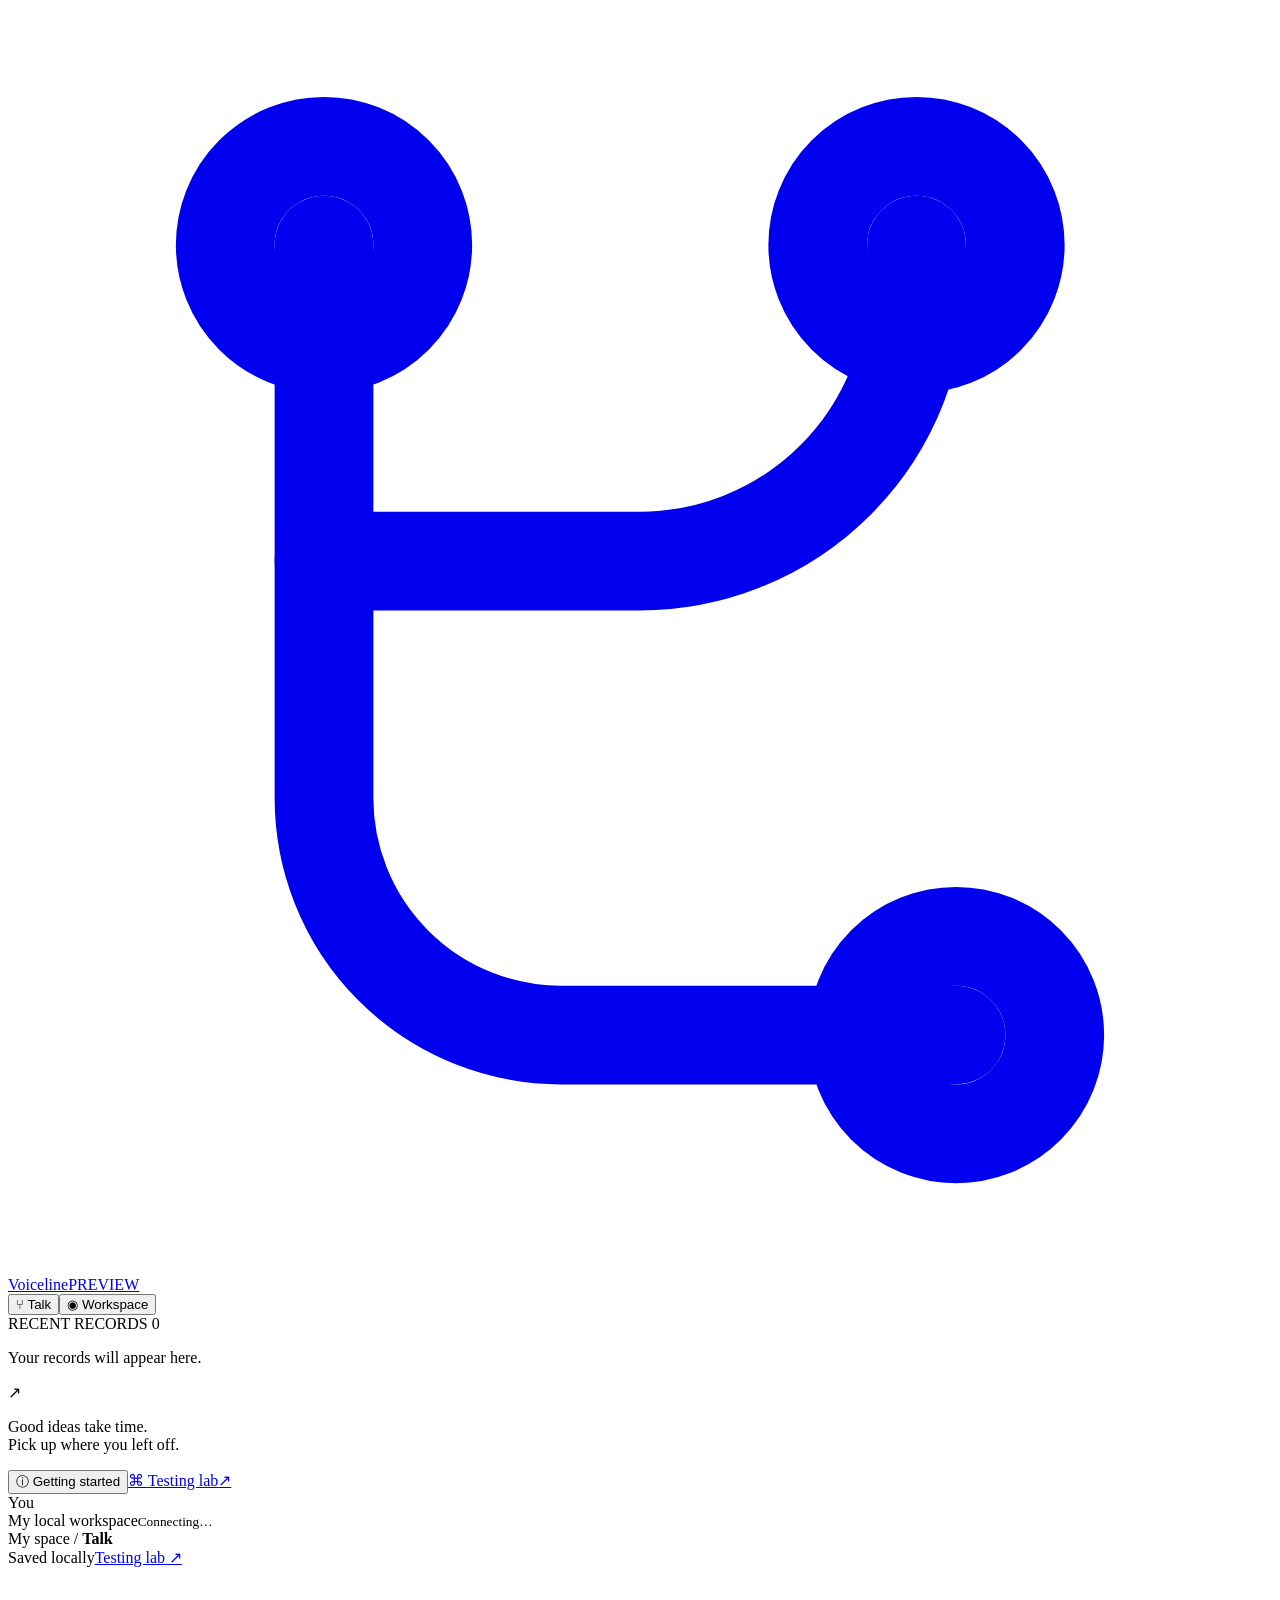
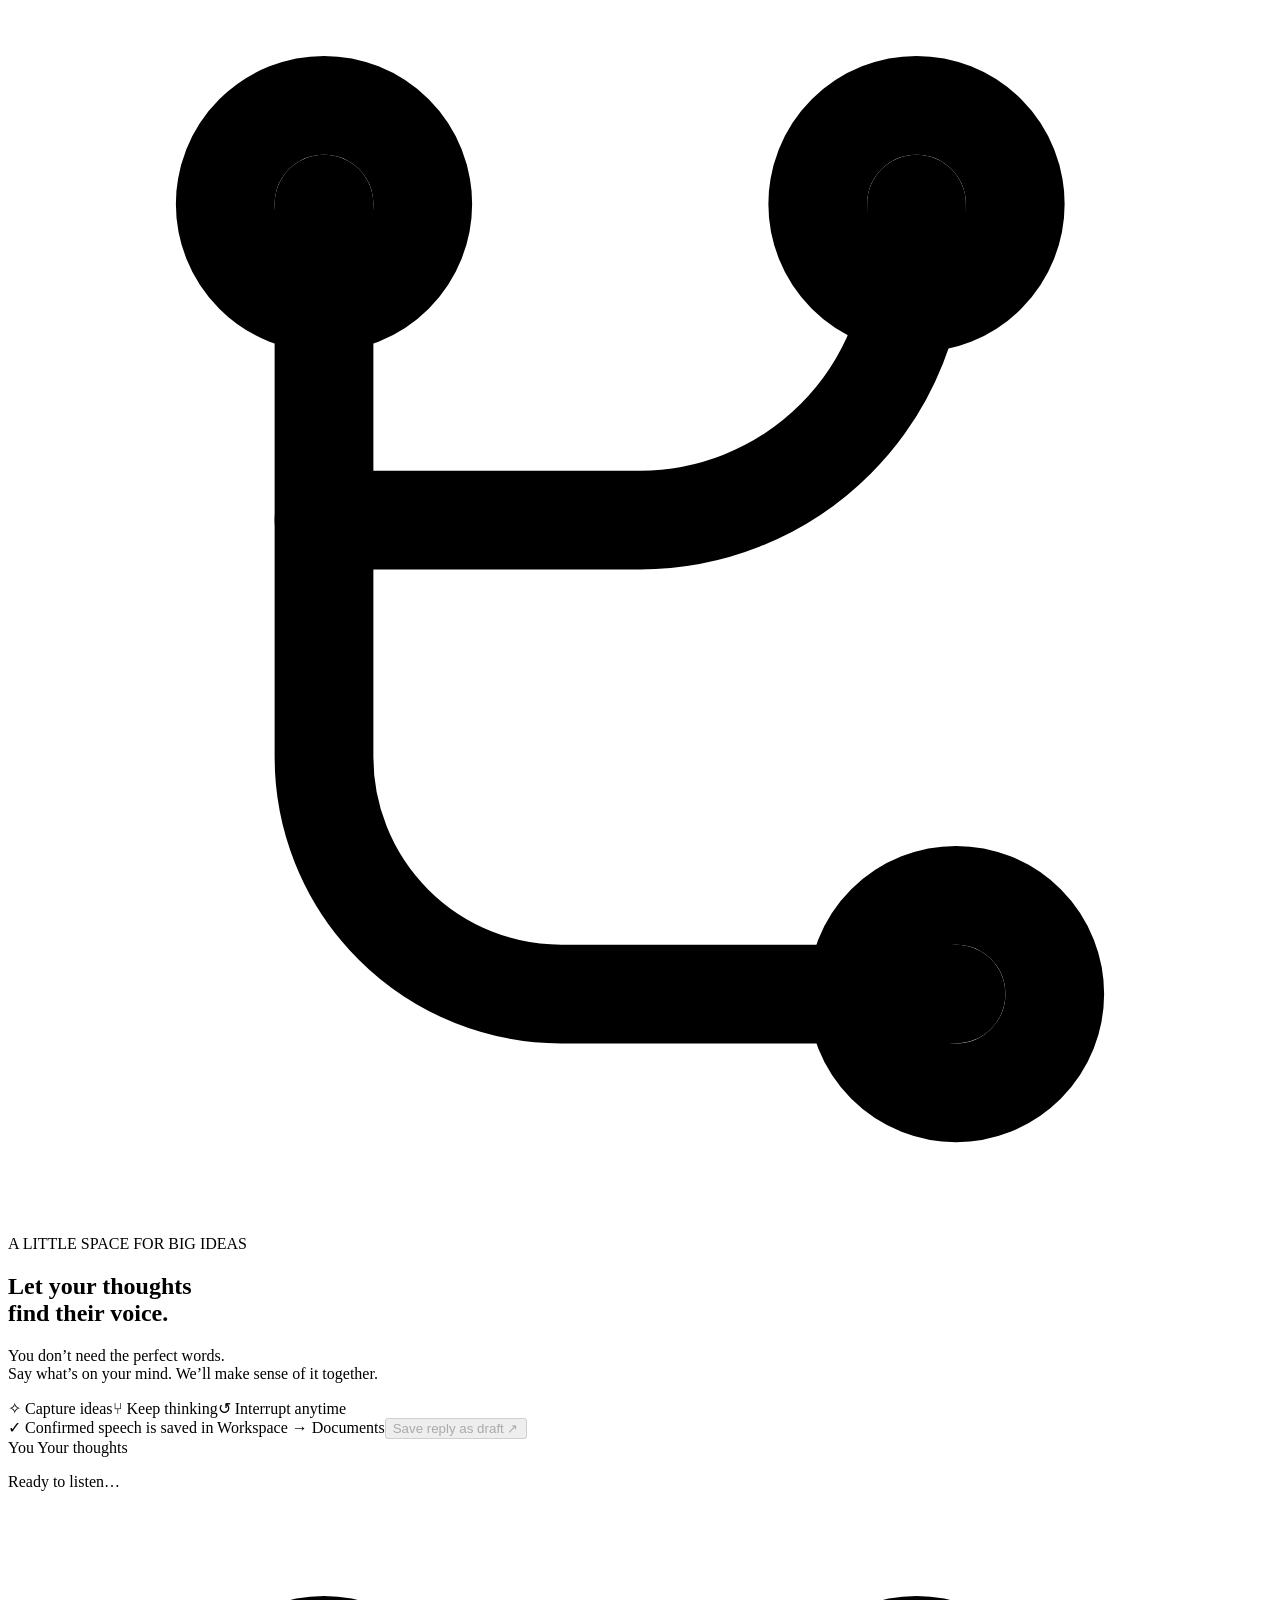
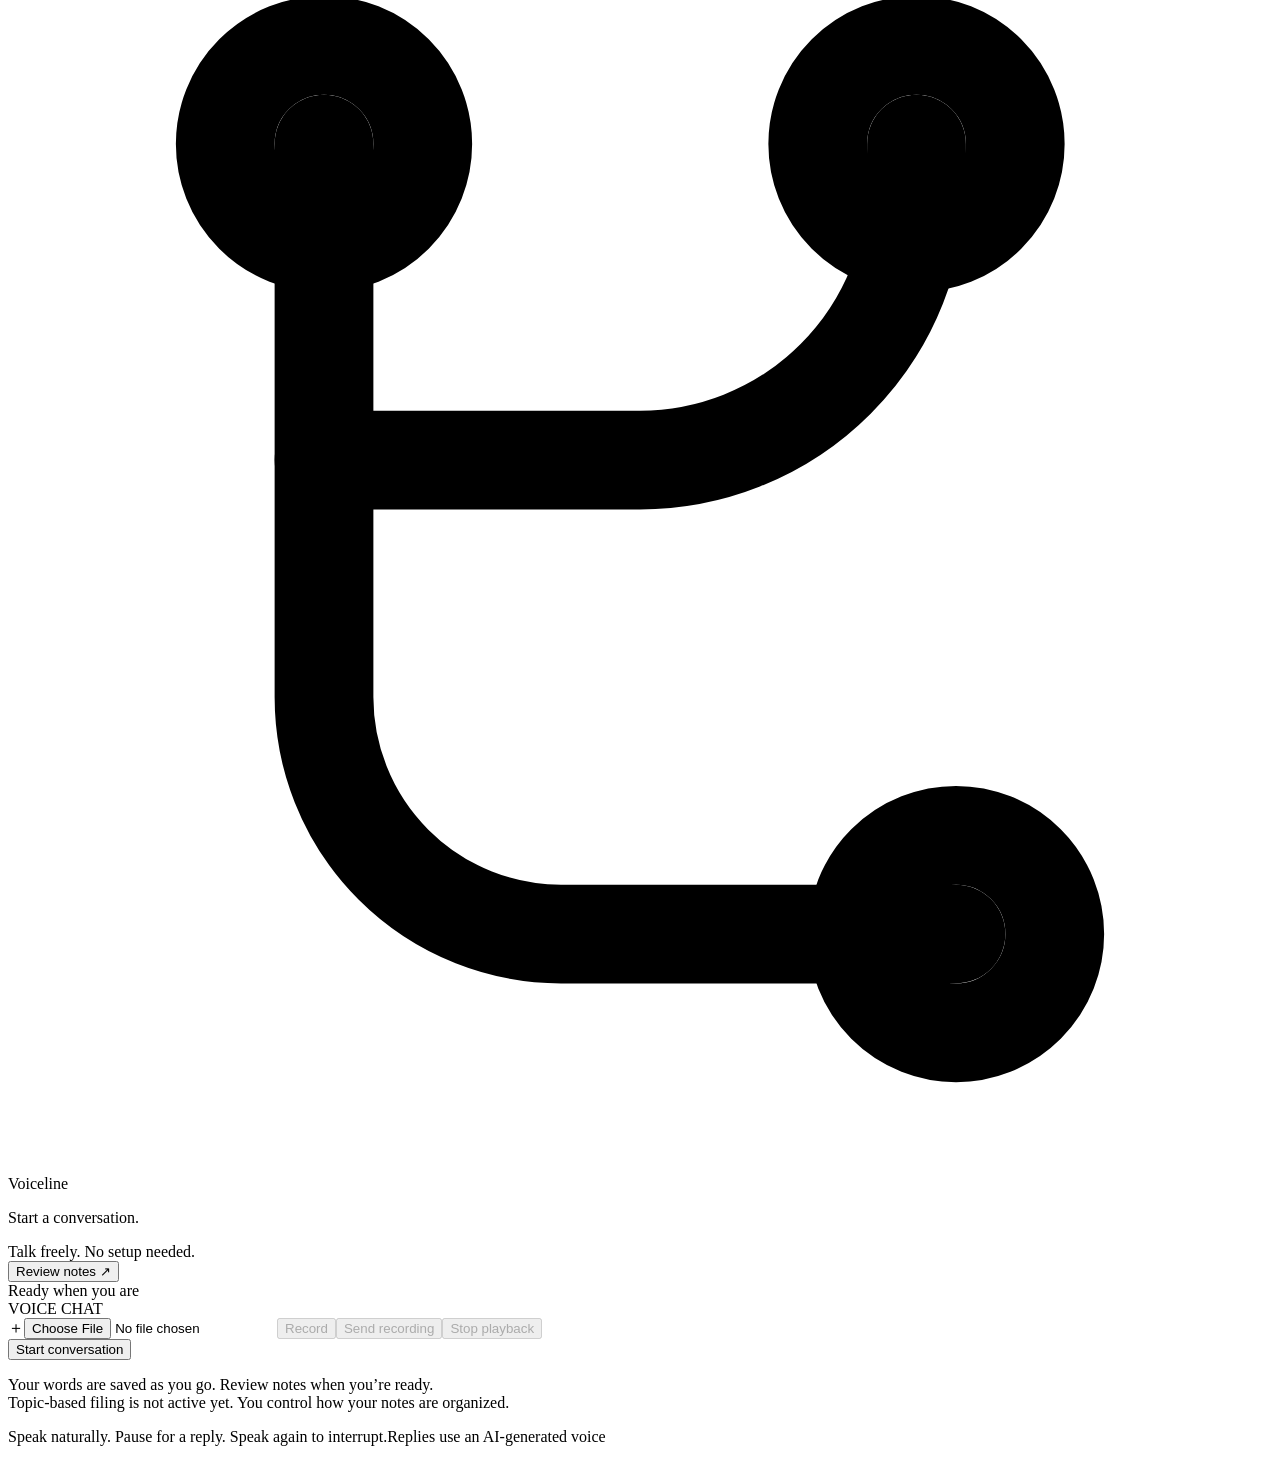
==== commit 1cbdce44: "Name the thinking workspace Workspace throughout product navigation" ====
--- a/src/voice_context/web/product.html
+++ b/src/voice_context/web/product.html
@@ -2,14 +2,14 @@
 <html lang="en"><head><meta charset="utf-8"><meta name="viewport" content="width=device-width,initial-scale=1"><meta name="voice-mode" content="__VOICE_MODE__"><meta name="voice-token" content="__LOCAL_TOKEN__"><title>Voiceline · Think out loud</title><link rel="icon" type="image/svg+xml" href="/brand.svg"><link rel="stylesheet" href="/product.css"><link rel="stylesheet" href="/documents.css"><script defer src="/strings.js"></script><script defer src="/app.js"></script><script defer src="/live.js"></script><link rel="stylesheet" href="/workspace.css"><script type="module" src="/product-entry.js"></script></head>
 <body><div class="workspace">
 <aside class="sidebar"><a class="brand" href="/product" aria-label="Voiceline home"><svg class="brand-symbol" viewBox="0 0 32 32" fill="none" stroke="currentColor" stroke-width="2.5" stroke-linecap="round" stroke-linejoin="round" aria-hidden="true"><path d="M8 6v14a6 6 0 0 0 6 6h10"/><path class="branch-accent" d="M8 14h8a7 7 0 0 0 7-7V6"/><circle cx="8" cy="6" r="2.5"/><circle class="branch-accent" cx="23" cy="6" r="2.5"/><circle cx="24" cy="26" r="2.5"/></svg>Voiceline<span class="beta">PREVIEW</span></a>
-<nav class="workspace-nav" aria-label="Main navigation"><button id="nav-thoughts" class="selected">⑂ <span>Talk</span></button><button id="nav-workspace">◉ <span>Library</span></button></nav><div class="section-label">RECENT RECORDS <span id="topic-count">0</span></div><nav id="topics" aria-label="Recent records"><p class="recent-empty">Your records will appear here.</p></nav>
+<nav class="workspace-nav" aria-label="Main navigation"><button id="nav-thoughts" class="selected">⑂ <span>Talk</span></button><button id="nav-workspace">◉ <span>Workspace</span></button></nav><div class="section-label">RECENT RECORDS <span id="topic-count">0</span></div><nav id="topics" aria-label="Recent records"><p class="recent-empty">Your records will appear here.</p></nav>
 <div class="sidebar-note"><span class="note-icon">↗</span><p>Good ideas take time.<br><span>Pick up where you left off.</span></p></div>
 <div class="sidebar-bottom"><button id="help" class="quiet">ⓘ <span>Getting started</span></button><a href="/lab" class="quiet">⌘ <span>Testing lab</span><span class="external">↗</span></a><div class="profile"><span class="avatar">You</span><div>My local workspace<small id="connection">Connecting…</small></div><span class="local-dot"></span></div></div></aside>
 <main class="main"><header class="topbar"><div class="breadcrumb">My space <span>/</span> <strong id="topic-title">Talk</strong></div><span class="saved"><i></i> Saved locally</span><a class="mobile-lab" href="/lab">Testing lab ↗</a></header>
-<nav id="library-sections" class="library-sections" aria-label="Library views" hidden><button id="library-records">◉ Records</button><button id="nav-documents">▤ Documents</button><span>Browse your notes, sources, and connections.</span></nav><div class="content voice-content"><section class="welcome" id="welcome"><div class="voice-art" aria-hidden="true"><div class="orbit orbit-one"></div><div class="orbit orbit-two"></div><div class="voice-core"><svg class="hero-symbol" viewBox="0 0 32 32" fill="none" stroke="currentColor" stroke-width="2.5" stroke-linecap="round" stroke-linejoin="round" aria-hidden="true"><path d="M8 6v14a6 6 0 0 0 6 6h10"/><path class="branch-accent" d="M8 14h8a7 7 0 0 0 7-7V6"/><circle cx="8" cy="6" r="2.5"/><circle class="branch-accent" cx="23" cy="6" r="2.5"/><circle cx="24" cy="26" r="2.5"/></svg></div></div><div class="eyebrow">A LITTLE SPACE FOR BIG IDEAS</div><h1>Let your thoughts<br>find their voice.</h1><p>You don’t need the perfect words.<br>Say what’s on your mind. We’ll make sense of it together.</p><div class="capabilities"><span>✧ Capture ideas</span><span>⑂ Keep thinking</span><span>↺ Interrupt anytime</span></div></section>
-<section class="conversation" id="conversation" aria-label="Current conversation"><div class="conversation-document"><span>✓ Confirmed speech is saved in Library → Documents</span><button id="save-reply" disabled>Save reply as draft ↗</button></div><article class="message user-message"><div class="message-label"><span class="mini-avatar">You</span> Your thoughts</div><p id="transcript">Ready to listen…</p></article><article class="message assistant-message"><div class="message-label"><svg class="assistant-symbol" viewBox="0 0 32 32" fill="none" stroke="currentColor" stroke-width="2.5" stroke-linecap="round" stroke-linejoin="round" aria-hidden="true"><path d="M8 6v14a6 6 0 0 0 6 6h10"/><path class="branch-accent" d="M8 14h8a7 7 0 0 0 7-7V6"/><circle cx="8" cy="6" r="2.5"/><circle class="branch-accent" cx="23" cy="6" r="2.5"/><circle cx="24" cy="26" r="2.5"/></svg> Voiceline</div><p id="answer">Start a conversation.</p></article></section></div>
+<nav id="library-sections" class="library-sections" aria-label="Workspace views" hidden><button id="library-records">◉ Records</button><button id="nav-documents">▤ Documents</button><span>Browse your notes, sources, and connections.</span></nav><div class="content voice-content"><section class="welcome" id="welcome"><div class="voice-art" aria-hidden="true"><div class="orbit orbit-one"></div><div class="orbit orbit-two"></div><div class="voice-core"><svg class="hero-symbol" viewBox="0 0 32 32" fill="none" stroke="currentColor" stroke-width="2.5" stroke-linecap="round" stroke-linejoin="round" aria-hidden="true"><path d="M8 6v14a6 6 0 0 0 6 6h10"/><path class="branch-accent" d="M8 14h8a7 7 0 0 0 7-7V6"/><circle cx="8" cy="6" r="2.5"/><circle class="branch-accent" cx="23" cy="6" r="2.5"/><circle cx="24" cy="26" r="2.5"/></svg></div></div><div class="eyebrow">A LITTLE SPACE FOR BIG IDEAS</div><h1>Let your thoughts<br>find their voice.</h1><p>You don’t need the perfect words.<br>Say what’s on your mind. We’ll make sense of it together.</p><div class="capabilities"><span>✧ Capture ideas</span><span>⑂ Keep thinking</span><span>↺ Interrupt anytime</span></div></section>
+<section class="conversation" id="conversation" aria-label="Current conversation"><div class="conversation-document"><span>✓ Confirmed speech is saved in Workspace → Documents</span><button id="save-reply" disabled>Save reply as draft ↗</button></div><article class="message user-message"><div class="message-label"><span class="mini-avatar">You</span> Your thoughts</div><p id="transcript">Ready to listen…</p></article><article class="message assistant-message"><div class="message-label"><svg class="assistant-symbol" viewBox="0 0 32 32" fill="none" stroke="currentColor" stroke-width="2.5" stroke-linecap="round" stroke-linejoin="round" aria-hidden="true"><path d="M8 6v14a6 6 0 0 0 6 6h10"/><path class="branch-accent" d="M8 14h8a7 7 0 0 0 7-7V6"/><circle cx="8" cy="6" r="2.5"/><circle class="branch-accent" cx="23" cy="6" r="2.5"/><circle cx="24" cy="26" r="2.5"/></svg> Voiceline</div><p id="answer">Start a conversation.</p></article></section></div>
 <section class="composer-area"><div id="session-strip"><span id="active-session-name">Talk freely. No setup needed.</span><div class="talk-review-actions"><button id="clear-talk-focus" hidden>Clear focus</button><button id="finish-session">Review notes ↗</button></div></div><div class="live-indicator" id="live-indicator" hidden><span class="tiny-wave"><i></i><i></i><i></i><i></i><i></i></span><span id="live-caption">Listening</span><span class="session-time" id="session-time">00:00</span></div><div class="composer"><div class="composer-top"><span class="status-dot"></span><div id="status" role="status" aria-live="polite">Ready when you are</div><span class="voice-tag">VOICE CHAT</span></div><div class="composer-actions"><div class="secondary-actions"><label class="icon-button" title="Import audio" aria-label="Import audio">＋<input id="file" aria-label="Import audio" type="file" accept="audio/webm,audio/ogg,audio/mp4,audio/wav"></label><button id="record" disabled>Record</button><button id="stop" disabled>Send recording</button><button id="interrupt" disabled>Stop playback</button></div><button id="live" class="talk-button">Start conversation</button></div></div><p class="talk-save-hint">Your words are saved as you go. Review notes when you’re ready.<br><span>Topic-based filing is not active yet. You control how your notes are organized.</span></p><p class="composer-hint">Speak naturally. Pause for a reply. Speak again to interrupt.<span>Replies use an AI-generated voice</span></p></section>
-<section id="documents-workspace" class="documents-workspace" hidden aria-label="Document library">
+<section id="documents-workspace" class="documents-workspace" hidden aria-label="Document workspace">
 <header class="documents-heading"><div><span class="doc-eyebrow">YOUR WORDS, KEPT AND CONNECTED</span><h1>Documents</h1><p>From a passing thought to something you can build on.</p></div><div class="document-create"><label class="doc-import">↥ Import<input id="import-document" type="file" accept=".txt,.md,text/plain,text/markdown" aria-label="Import text document"></label><button id="new-document" class="doc-primary">＋ New document</button></div></header>
 <div class="document-toolbar"><label class="document-search"><span>⌕</span><input id="document-search" type="search" placeholder="Search your words, titles, or collections…" aria-label="Search documents" maxlength="100"></label><select id="document-thought-filter" aria-label="Filter by conversation"><option value="">All conversations</option></select><select id="document-status-filter" aria-label="Document status"><option value="active">Active</option><option value="archived">Archived</option><option value="trash">Trash</option></select></div>
 <div class="document-tabs" role="group" aria-label="Document type"><button data-kind="" class="selected">All documents</button><button data-kind="voice">Voice notes</button><button data-kind="draft">Drafts</button><button data-kind="reference">References</button><span class="document-total" id="document-total"></span></div>
@@ -19,9 +19,9 @@
 <form id="document-editor" hidden><div class="editor-topline"><span id="document-kind-label"></span><span id="document-save-state" aria-live="polite">Saved</span></div><label class="sr-only" for="document-title">Document title</label><input id="document-title" class="document-title" maxlength="80" placeholder="Untitled document" required><div class="document-properties"><label>Conversation<select id="document-branch"></select></label><label>Collection<input id="document-collection" maxlength="20" placeholder="Add a collection"></label></div><label class="sr-only" for="document-content">Document content</label><textarea id="document-content" placeholder="Start writing, or bring in your voice…" spellcheck="true"></textarea>
 <div class="editor-actions"><button type="submit" id="save-document" class="doc-primary">Save changes</button><button type="button" id="export-document">Export .md</button><button type="button" id="document-history">Versions</button><button type="button" id="reload-document">Reload</button><button type="button" id="archive-document">Archive</button><button type="button" id="trash-document">Move to trash</button></div>
 <details id="document-source" class="document-source"><summary>Original source <span>Read-only</span></summary><p id="document-source-meta"></p><pre id="document-source-text"></pre></details><p class="editor-footnote">Edits create a new version. Original sources stay intact; archiving or trashing a document does not delete its conversation.</p></form></section></div></section>
-<section id="graph-workspace" hidden aria-label="Record library">
+<section id="graph-workspace" hidden aria-label="Record workspace">
 <div class="graph-heading"><div><div class="graph-eyebrow" id="graph-eyebrow">CONNECTED THINKING</div><h1 id="graph-title">Your thinking, connected.</h1><p id="graph-subtitle">Every conversation is a starting point. See where it takes you.</p></div><div class="graph-heading-actions"><button id="graph-demo">Explore example</button><button id="graph-new-session" class="graph-solid">＋ New record</button></div></div>
-<div class="graph-layout"><aside class="category-rail"><div class="rail-label">LIBRARY <button id="graph-add-category" aria-label="Add category">＋</button></div><div id="graph-categories"></div><div class="rail-label session-rail-label">RECORDS <span id="graph-session-count"></span></div><div id="graph-session-list"></div><div class="rail-footer">Your voice becomes<br>something you can return to.</div></aside>
+<div class="graph-layout"><aside class="category-rail"><div class="rail-label">CATEGORIES <button id="graph-add-category" aria-label="Add category">＋</button></div><div id="graph-categories"></div><div class="rail-label session-rail-label">RECORDS <span id="graph-session-count"></span></div><div id="graph-session-list"></div><div class="rail-footer">Your voice becomes<br>something you can return to.</div></aside>
 <div class="graph-center"><div class="graph-toolbar"><button id="graph-back" hidden>← All records</button><label class="graph-search">⌕ <input id="graph-search" type="search" placeholder="Find a record…" aria-label="Search graph"></label><div class="graph-view-toggle"><button id="graph-map-toggle" class="selected">◉ Map</button><button id="graph-list-toggle">☷ List</button></div></div>
 <div class="graph-canvas" id="graph-canvas" aria-label="Thinking map"><div id="graph-scene"><svg id="graph-edges" width="2000" height="1400" aria-hidden="true"></svg><div id="graph-nodes"></div><div id="graph-clusters"></div></div><div id="graph-empty" hidden><span>✧</span><h2>A thought starts with your voice.</h2><p>Your confirmed words are in Documents. Start talking, or explore an example.</p><button id="graph-empty-new" class="graph-solid">Go to Talk ↗</button></div><div class="canvas-caption"><span class="canvas-status-dot"></span><span id="graph-scope-label">Sessions connected by you</span></div><div class="graph-zoom"><button id="graph-zoom-out" aria-label="Zoom out">−</button><span id="graph-zoom-label">100%</span><button id="graph-zoom-in" aria-label="Zoom in">＋</button><button id="graph-fit" aria-label="Reset map">⌖</button></div></div><div id="graph-list" hidden></div>
 <div class="graph-bottom"><span id="graph-counts">0 records</span><span>Drag nodes to arrange · Drag canvas to pan · Scroll to zoom</span></div><div id="graph-session-actions" hidden><button id="graph-add-node">＋ Add thought</button><button id="graph-continue" class="graph-solid">Continue in Talk ↗</button></div></div>
@@ -30,7 +30,7 @@
 <dialog id="graph-name-dialog"><form id="graph-name-form"><span class="dialog-eyebrow" id="graph-name-eyebrow">A NEW RECORD</span><h2 id="graph-name-heading">What’s on your mind?</h2><label for="graph-name">Name</label><input id="graph-name" required maxlength="120" autocomplete="off" placeholder="e.g. A better way to think"><div class="dialog-actions"><button type="button" id="graph-name-cancel">Cancel</button><button class="solid" type="submit">Create</button></div></form></dialog>
 <div hidden><select id="branch" aria-label="Current branch"></select><button id="fork">Create branch</button><strong id="stt">—</strong><strong id="first">—</strong><strong id="total">—</strong></div>
 </main></div>
-<dialog id="help-dialog"><span class="dialog-eyebrow">MAKE ROOM FOR YOUR THOUGHTS</span><h2>A little conversation. A lasting thought.</h2><ol><li><strong>Say it out loud</strong><p>Open Talk and start speaking. No title or category is required. In connected mode, allow microphone access; headphones work best.</p></li><li><strong>Follow your train of thought</strong><p>Pause to get a reply. Speak again to interrupt. Each live session lasts up to two minutes.</p></li><li><strong>Take a different direction</strong><p>Open Library to review records, original voice notes, and documents. Review notes collects the current conversation into a record; automatic topic filing is not active yet.</p></li></ol><p class="help-note">Your workspace stays local. Connected mode uses real models; Demo mode is explicitly labeled and uses typed examples and fixed replies.</p><button id="close-help" class="solid">Got it</button></dialog>
+<dialog id="help-dialog"><span class="dialog-eyebrow">MAKE ROOM FOR YOUR THOUGHTS</span><h2>A little conversation. A lasting thought.</h2><ol><li><strong>Say it out loud</strong><p>Open Talk and start speaking. No title or category is required. In connected mode, allow microphone access; headphones work best.</p></li><li><strong>Follow your train of thought</strong><p>Pause to get a reply. Speak again to interrupt. Each live session lasts up to two minutes.</p></li><li><strong>Take a different direction</strong><p>Open Workspace to review records, original voice notes, and documents. Review notes collects the current conversation into a record; automatic topic filing is not active yet.</p></li></ol><p class="help-note">Your workspace stays local. Connected mode uses real models; Demo mode is explicitly labeled and uses typed examples and fixed replies.</p><button id="close-help" class="solid">Got it</button></dialog>
 <dialog id="document-versions-dialog"><h2>Earlier versions</h2><p>Preview a version before restoring it. Restoring creates a new version.</p><select id="document-version-select" aria-label="Document version"></select><pre id="document-version-preview"></pre><div class="dialog-actions"><button id="close-document-versions">Close</button><button id="restore-document-version" class="solid">Restore this version</button></div></dialog>
 <dialog id="document-unsaved-dialog"><h2>Keep your changes?</h2><p>This document has unsaved edits.</p><div class="dialog-actions"><button id="cancel-document-leave">Keep editing</button><button id="discard-document-changes">Discard</button><button id="save-document-leave" class="solid">Save &amp; continue</button></div></dialog>
 </body></html>
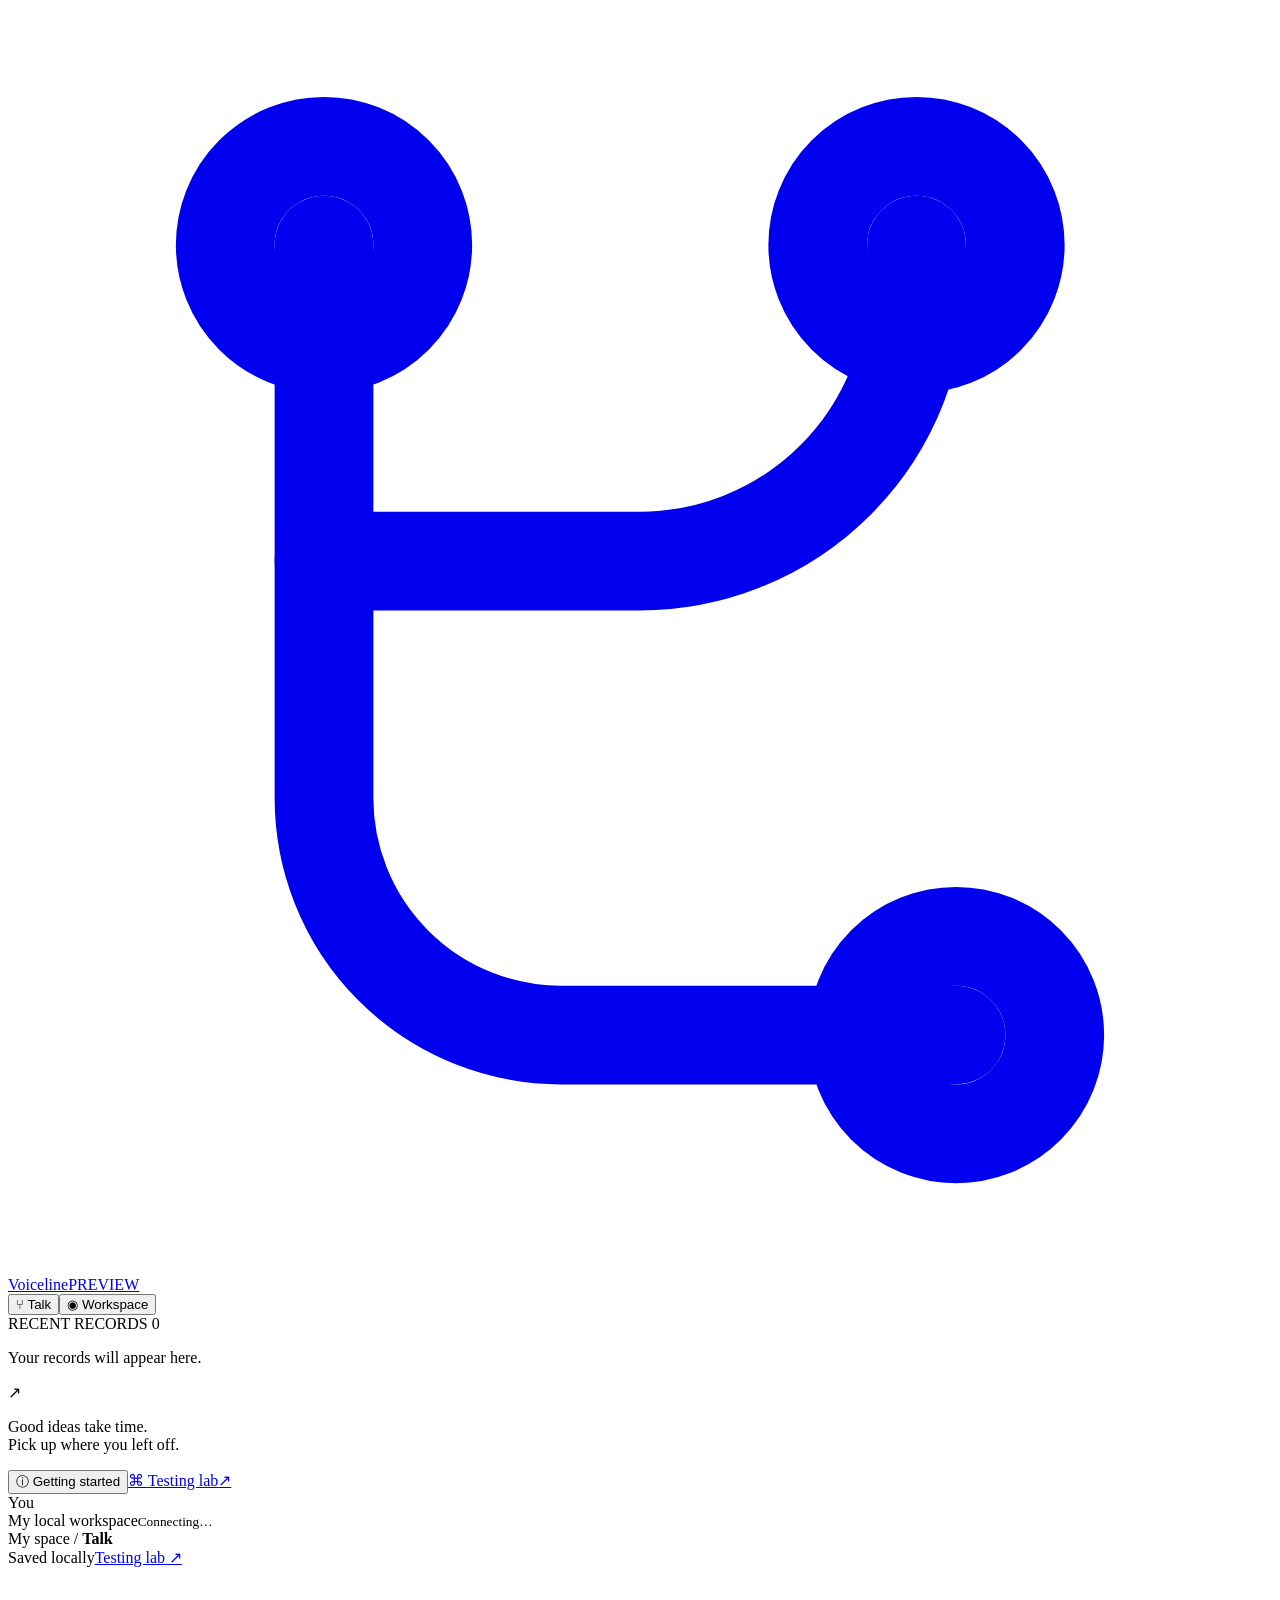
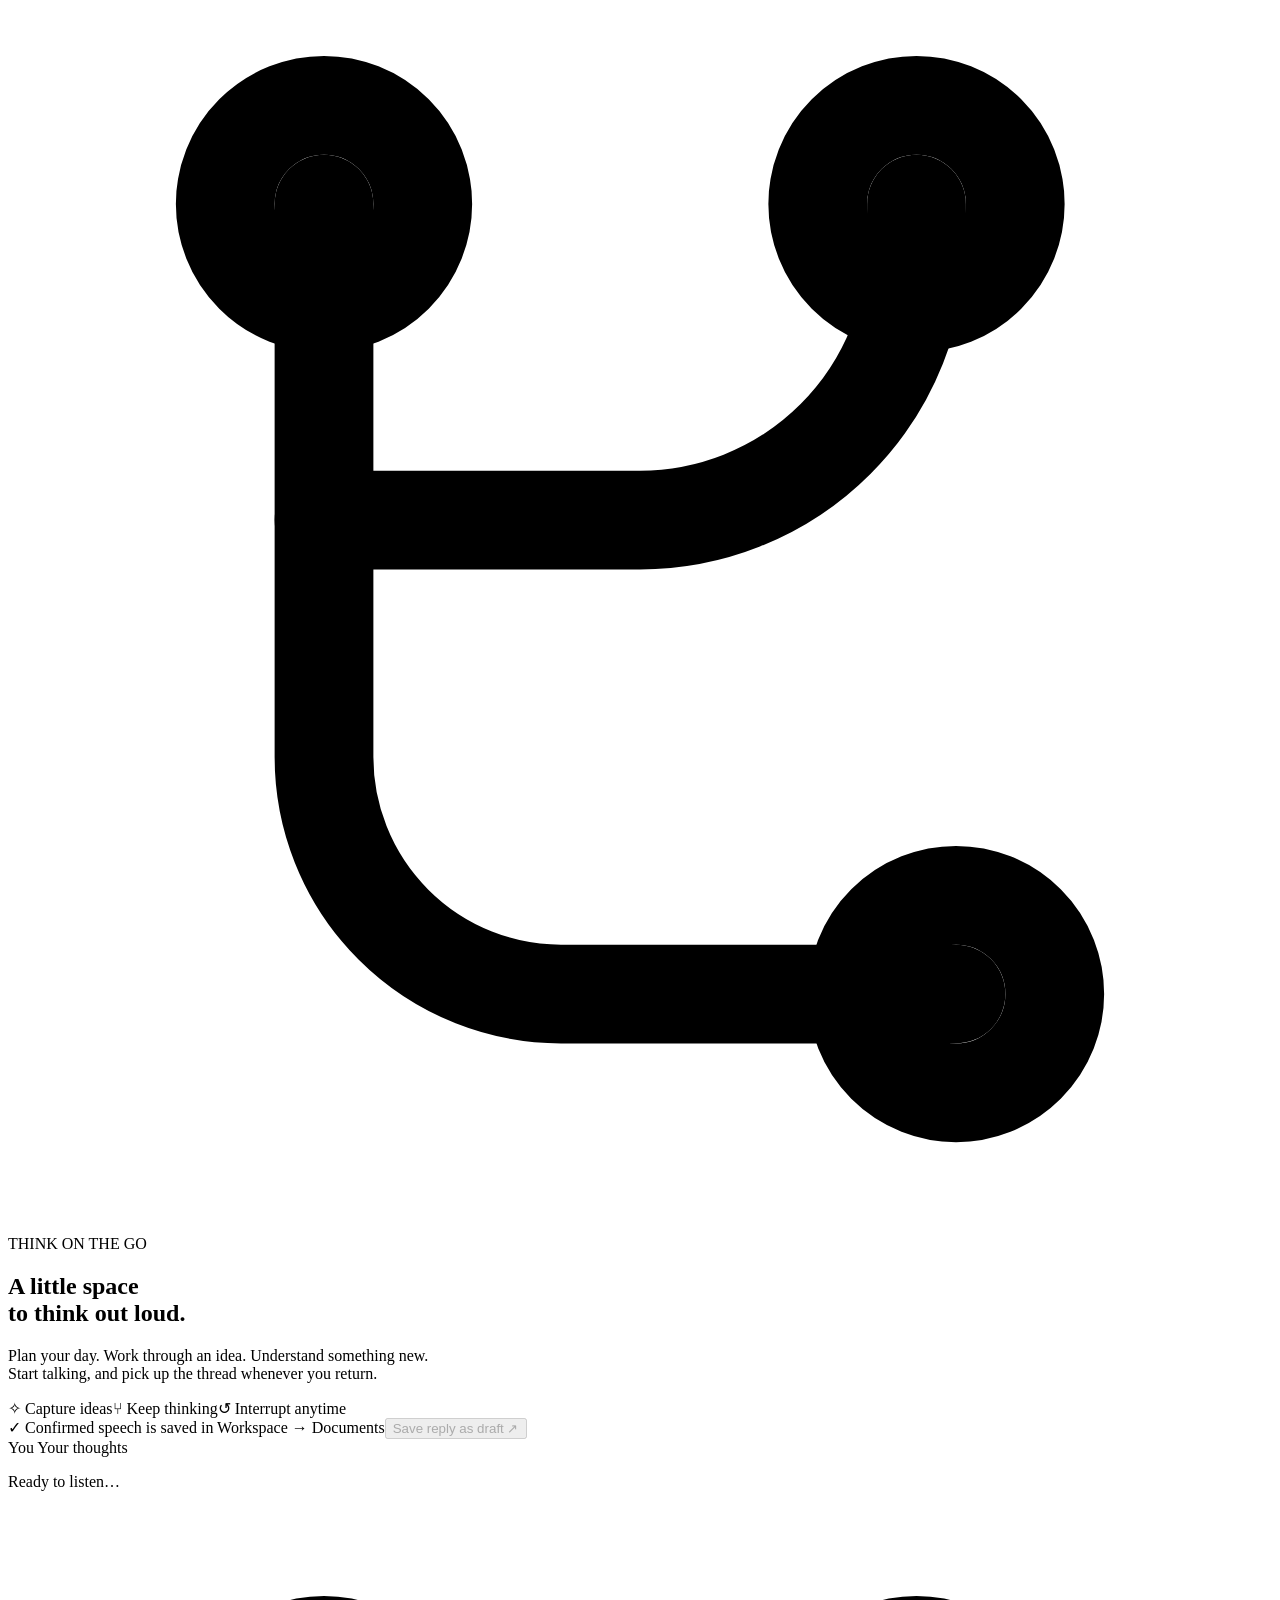
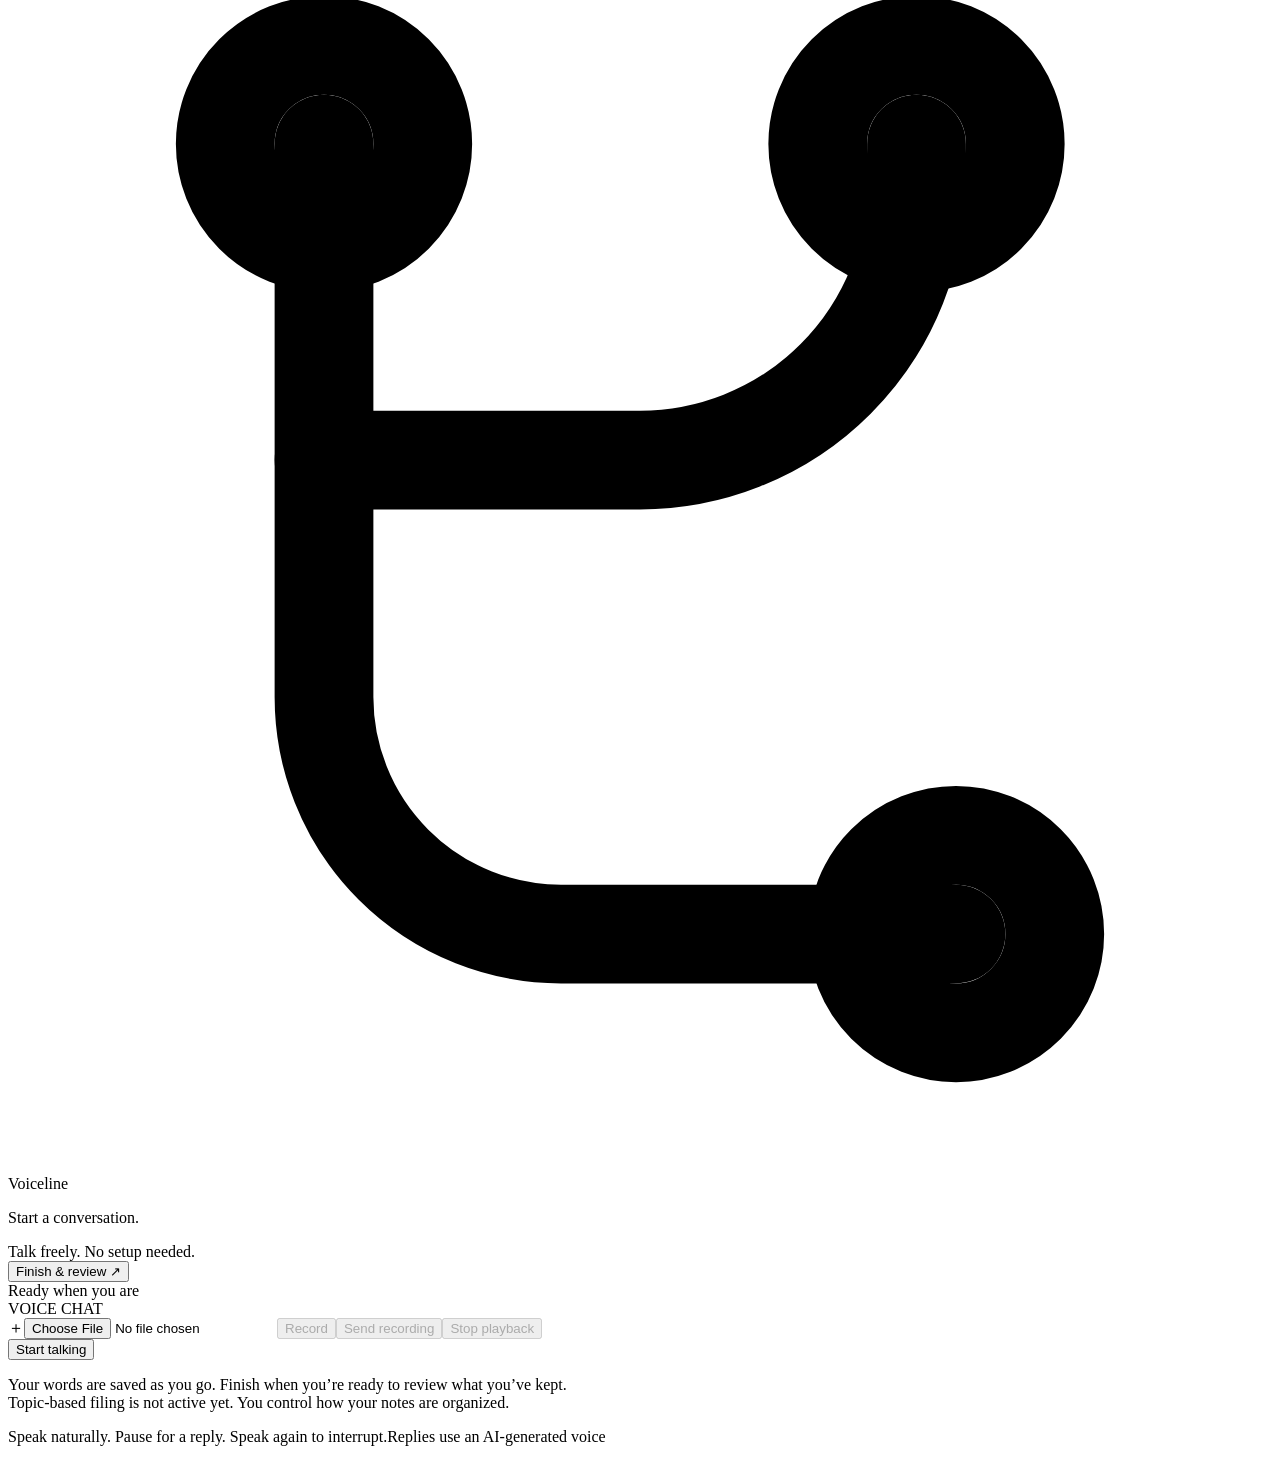
==== commit abc9cbf2: "Add topic continuation and source-based conversation review" ====
--- a/src/voice_context/web/product.html
+++ b/src/voice_context/web/product.html
@@ -6,9 +6,10 @@
 <div class="sidebar-note"><span class="note-icon">↗</span><p>Good ideas take time.<br><span>Pick up where you left off.</span></p></div>
 <div class="sidebar-bottom"><button id="help" class="quiet">ⓘ <span>Getting started</span></button><a href="/lab" class="quiet">⌘ <span>Testing lab</span><span class="external">↗</span></a><div class="profile"><span class="avatar">You</span><div>My local workspace<small id="connection">Connecting…</small></div><span class="local-dot"></span></div></div></aside>
 <main class="main"><header class="topbar"><div class="breadcrumb">My space <span>/</span> <strong id="topic-title">Talk</strong></div><span class="saved"><i></i> Saved locally</span><a class="mobile-lab" href="/lab">Testing lab ↗</a></header>
-<nav id="library-sections" class="library-sections" aria-label="Workspace views" hidden><button id="library-records">◉ Records</button><button id="nav-documents">▤ Documents</button><span>Browse your notes, sources, and connections.</span></nav><div class="content voice-content"><section class="welcome" id="welcome"><div class="voice-art" aria-hidden="true"><div class="orbit orbit-one"></div><div class="orbit orbit-two"></div><div class="voice-core"><svg class="hero-symbol" viewBox="0 0 32 32" fill="none" stroke="currentColor" stroke-width="2.5" stroke-linecap="round" stroke-linejoin="round" aria-hidden="true"><path d="M8 6v14a6 6 0 0 0 6 6h10"/><path class="branch-accent" d="M8 14h8a7 7 0 0 0 7-7V6"/><circle cx="8" cy="6" r="2.5"/><circle class="branch-accent" cx="23" cy="6" r="2.5"/><circle cx="24" cy="26" r="2.5"/></svg></div></div><div class="eyebrow">A LITTLE SPACE FOR BIG IDEAS</div><h1>Let your thoughts<br>find their voice.</h1><p>You don’t need the perfect words.<br>Say what’s on your mind. We’ll make sense of it together.</p><div class="capabilities"><span>✧ Capture ideas</span><span>⑂ Keep thinking</span><span>↺ Interrupt anytime</span></div></section>
+<nav id="library-sections" class="library-sections" aria-label="Workspace views" hidden><button id="library-records">◉ Records</button><button id="nav-documents">▤ Documents</button><span>Browse your notes, sources, and connections.</span></nav><div class="content voice-content"><section class="welcome" id="welcome"><div class="voice-art" aria-hidden="true"><div class="orbit orbit-one"></div><div class="orbit orbit-two"></div><div class="voice-core"><svg class="hero-symbol" viewBox="0 0 32 32" fill="none" stroke="currentColor" stroke-width="2.5" stroke-linecap="round" stroke-linejoin="round" aria-hidden="true"><path d="M8 6v14a6 6 0 0 0 6 6h10"/><path class="branch-accent" d="M8 14h8a7 7 0 0 0 7-7V6"/><circle cx="8" cy="6" r="2.5"/><circle class="branch-accent" cx="23" cy="6" r="2.5"/><circle cx="24" cy="26" r="2.5"/></svg></div></div><div class="eyebrow">THINK ON THE GO</div><h1>A little space<br>to think out loud.</h1><p>Plan your day. Work through an idea. Understand something new.<br>Start talking, and pick up the thread whenever you return.</p><div class="capabilities"><span>✧ Capture ideas</span><span>⑂ Keep thinking</span><span>↺ Interrupt anytime</span></div></section>
+
 <section class="conversation" id="conversation" aria-label="Current conversation"><div class="conversation-document"><span>✓ Confirmed speech is saved in Workspace → Documents</span><button id="save-reply" disabled>Save reply as draft ↗</button></div><article class="message user-message"><div class="message-label"><span class="mini-avatar">You</span> Your thoughts</div><p id="transcript">Ready to listen…</p></article><article class="message assistant-message"><div class="message-label"><svg class="assistant-symbol" viewBox="0 0 32 32" fill="none" stroke="currentColor" stroke-width="2.5" stroke-linecap="round" stroke-linejoin="round" aria-hidden="true"><path d="M8 6v14a6 6 0 0 0 6 6h10"/><path class="branch-accent" d="M8 14h8a7 7 0 0 0 7-7V6"/><circle cx="8" cy="6" r="2.5"/><circle class="branch-accent" cx="23" cy="6" r="2.5"/><circle cx="24" cy="26" r="2.5"/></svg> Voiceline</div><p id="answer">Start a conversation.</p></article></section></div>
-<section class="composer-area"><div id="session-strip"><span id="active-session-name">Talk freely. No setup needed.</span><div class="talk-review-actions"><button id="clear-talk-focus" hidden>Clear focus</button><button id="finish-session">Review notes ↗</button></div></div><div class="live-indicator" id="live-indicator" hidden><span class="tiny-wave"><i></i><i></i><i></i><i></i><i></i></span><span id="live-caption">Listening</span><span class="session-time" id="session-time">00:00</span></div><div class="composer"><div class="composer-top"><span class="status-dot"></span><div id="status" role="status" aria-live="polite">Ready when you are</div><span class="voice-tag">VOICE CHAT</span></div><div class="composer-actions"><div class="secondary-actions"><label class="icon-button" title="Import audio" aria-label="Import audio">＋<input id="file" aria-label="Import audio" type="file" accept="audio/webm,audio/ogg,audio/mp4,audio/wav"></label><button id="record" disabled>Record</button><button id="stop" disabled>Send recording</button><button id="interrupt" disabled>Stop playback</button></div><button id="live" class="talk-button">Start conversation</button></div></div><p class="talk-save-hint">Your words are saved as you go. Review notes when you’re ready.<br><span>Topic-based filing is not active yet. You control how your notes are organized.</span></p><p class="composer-hint">Speak naturally. Pause for a reply. Speak again to interrupt.<span>Replies use an AI-generated voice</span></p></section>
+<section class="composer-area"><div id="session-strip"><span id="active-session-name">Talk freely. No setup needed.</span><div class="talk-review-actions"><button id="clear-talk-focus" hidden>Clear focus</button><button id="finish-session">Finish &amp; review ↗</button></div></div><div class="live-indicator" id="live-indicator" hidden><span class="tiny-wave"><i></i><i></i><i></i><i></i><i></i></span><span id="live-caption">Listening</span><span class="session-time" id="session-time">00:00</span></div><div class="composer"><div class="composer-top"><span class="status-dot"></span><div id="status" role="status" aria-live="polite">Ready when you are</div><span class="voice-tag">VOICE CHAT</span></div><div class="composer-actions"><div class="secondary-actions"><label class="icon-button" title="Import audio" aria-label="Import audio">＋<input id="file" aria-label="Import audio" type="file" accept="audio/webm,audio/ogg,audio/mp4,audio/wav"></label><button id="record" disabled>Record</button><button id="stop" disabled>Send recording</button><button id="interrupt" disabled>Stop playback</button></div><button id="live" class="talk-button">Start talking</button></div></div><section id="talk-resume" class="continuity-panel" aria-label="Continue a topic" hidden><div class="continuity-heading"><span>CONTINUE WHERE YOU LEFT OFF</span><button id="talk-browse">Open Workspace ↗</button></div><div id="talk-recent" class="continuity-cards"></div><p>Choose a topic to restore its spoken context, then start talking.</p></section><p class="talk-save-hint">Your words are saved as you go. Finish when you’re ready to review what you’ve kept.<br><span>Topic-based filing is not active yet. You control how your notes are organized.</span></p><p class="composer-hint">Speak naturally. Pause for a reply. Speak again to interrupt.<span>Replies use an AI-generated voice</span></p></section>
 <section id="documents-workspace" class="documents-workspace" hidden aria-label="Document workspace">
 <header class="documents-heading"><div><span class="doc-eyebrow">YOUR WORDS, KEPT AND CONNECTED</span><h1>Documents</h1><p>From a passing thought to something you can build on.</p></div><div class="document-create"><label class="doc-import">↥ Import<input id="import-document" type="file" accept=".txt,.md,text/plain,text/markdown" aria-label="Import text document"></label><button id="new-document" class="doc-primary">＋ New document</button></div></header>
 <div class="document-toolbar"><label class="document-search"><span>⌕</span><input id="document-search" type="search" placeholder="Search your words, titles, or collections…" aria-label="Search documents" maxlength="100"></label><select id="document-thought-filter" aria-label="Filter by conversation"><option value="">All conversations</option></select><select id="document-status-filter" aria-label="Document status"><option value="active">Active</option><option value="archived">Archived</option><option value="trash">Trash</option></select></div>
@@ -21,6 +22,7 @@
 <details id="document-source" class="document-source"><summary>Original source <span>Read-only</span></summary><p id="document-source-meta"></p><pre id="document-source-text"></pre></details><p class="editor-footnote">Edits create a new version. Original sources stay intact; archiving or trashing a document does not delete its conversation.</p></form></section></div></section>
 <section id="graph-workspace" hidden aria-label="Record workspace">
 <div class="graph-heading"><div><div class="graph-eyebrow" id="graph-eyebrow">CONNECTED THINKING</div><h1 id="graph-title">Your thinking, connected.</h1><p id="graph-subtitle">Every conversation is a starting point. See where it takes you.</p></div><div class="graph-heading-actions"><button id="graph-demo">Explore example</button><button id="graph-new-session" class="graph-solid">＋ New record</button></div></div>
+<section id="workspace-continuity" class="continuity-panel" aria-label="Recent topics"><div class="continuity-heading"><span>READY TO CONTINUE</span></div><div id="workspace-recent" class="continuity-cards"></div><p>Your saved topics and drafts. Choose one to review or continue.</p></section>
 <div class="graph-layout"><aside class="category-rail"><div class="rail-label">CATEGORIES <button id="graph-add-category" aria-label="Add category">＋</button></div><div id="graph-categories"></div><div class="rail-label session-rail-label">RECORDS <span id="graph-session-count"></span></div><div id="graph-session-list"></div><div class="rail-footer">Your voice becomes<br>something you can return to.</div></aside>
 <div class="graph-center"><div class="graph-toolbar"><button id="graph-back" hidden>← All records</button><label class="graph-search">⌕ <input id="graph-search" type="search" placeholder="Find a record…" aria-label="Search graph"></label><div class="graph-view-toggle"><button id="graph-map-toggle" class="selected">◉ Map</button><button id="graph-list-toggle">☷ List</button></div></div>
 <div class="graph-canvas" id="graph-canvas" aria-label="Thinking map"><div id="graph-scene"><svg id="graph-edges" width="2000" height="1400" aria-hidden="true"></svg><div id="graph-nodes"></div><div id="graph-clusters"></div></div><div id="graph-empty" hidden><span>✧</span><h2>A thought starts with your voice.</h2><p>Your confirmed words are in Documents. Start talking, or explore an example.</p><button id="graph-empty-new" class="graph-solid">Go to Talk ↗</button></div><div class="canvas-caption"><span class="canvas-status-dot"></span><span id="graph-scope-label">Sessions connected by you</span></div><div class="graph-zoom"><button id="graph-zoom-out" aria-label="Zoom out">−</button><span id="graph-zoom-label">100%</span><button id="graph-zoom-in" aria-label="Zoom in">＋</button><button id="graph-fit" aria-label="Reset map">⌖</button></div></div><div id="graph-list" hidden></div>
@@ -30,7 +32,8 @@
 <dialog id="graph-name-dialog"><form id="graph-name-form"><span class="dialog-eyebrow" id="graph-name-eyebrow">A NEW RECORD</span><h2 id="graph-name-heading">What’s on your mind?</h2><label for="graph-name">Name</label><input id="graph-name" required maxlength="120" autocomplete="off" placeholder="e.g. A better way to think"><div class="dialog-actions"><button type="button" id="graph-name-cancel">Cancel</button><button class="solid" type="submit">Create</button></div></form></dialog>
 <div hidden><select id="branch" aria-label="Current branch"></select><button id="fork">Create branch</button><strong id="stt">—</strong><strong id="first">—</strong><strong id="total">—</strong></div>
 </main></div>
-<dialog id="help-dialog"><span class="dialog-eyebrow">MAKE ROOM FOR YOUR THOUGHTS</span><h2>A little conversation. A lasting thought.</h2><ol><li><strong>Say it out loud</strong><p>Open Talk and start speaking. No title or category is required. In connected mode, allow microphone access; headphones work best.</p></li><li><strong>Follow your train of thought</strong><p>Pause to get a reply. Speak again to interrupt. Each live session lasts up to two minutes.</p></li><li><strong>Take a different direction</strong><p>Open Workspace to review records, original voice notes, and documents. Review notes collects the current conversation into a record; automatic topic filing is not active yet.</p></li></ol><p class="help-note">Your workspace stays local. Connected mode uses real models; Demo mode is explicitly labeled and uses typed examples and fixed replies.</p><button id="close-help" class="solid">Got it</button></dialog>
+<dialog id="talk-outcome" aria-labelledby="outcome-title"><span class="dialog-eyebrow">SAVED FOR NEXT TIME</span><h2 id="outcome-title">Your conversation, kept.</h2><p id="outcome-description"></p><div id="outcome-items"></div><p class="outcome-disclosure">These are saved sources and editable notes, not an AI summary. Plans and decisions are only what you explicitly record.</p><p id="outcome-notice" role="status"></p><div class="dialog-actions"><button id="outcome-close">Stay here</button><button id="outcome-open">Review record ↗</button><button id="outcome-continue" class="solid">Continue talking</button></div></dialog>
+<dialog id="help-dialog"><span class="dialog-eyebrow">MAKE ROOM FOR YOUR THOUGHTS</span><h2>A little conversation. A lasting thought.</h2><ol><li><strong>Say it out loud</strong><p>Open Talk and start speaking. No title or category is required. In connected mode, allow microphone access; headphones work best.</p></li><li><strong>Follow your train of thought</strong><p>Pause to get a reply. Speak again to interrupt. Each live session lasts up to two minutes.</p></li><li><strong>Take a different direction</strong><p>Open Workspace to review records, original voice notes, and documents. Finish &amp; review collects the current conversation into a record; automatic topic filing is not active yet.</p></li></ol><p class="help-note">Your workspace stays local. Connected mode uses real models; Demo mode is explicitly labeled and uses typed examples and fixed replies.</p><button id="close-help" class="solid">Got it</button></dialog>
 <dialog id="document-versions-dialog"><h2>Earlier versions</h2><p>Preview a version before restoring it. Restoring creates a new version.</p><select id="document-version-select" aria-label="Document version"></select><pre id="document-version-preview"></pre><div class="dialog-actions"><button id="close-document-versions">Close</button><button id="restore-document-version" class="solid">Restore this version</button></div></dialog>
 <dialog id="document-unsaved-dialog"><h2>Keep your changes?</h2><p>This document has unsaved edits.</p><div class="dialog-actions"><button id="cancel-document-leave">Keep editing</button><button id="discard-document-changes">Discard</button><button id="save-document-leave" class="solid">Save &amp; continue</button></div></dialog>
 </body></html>
